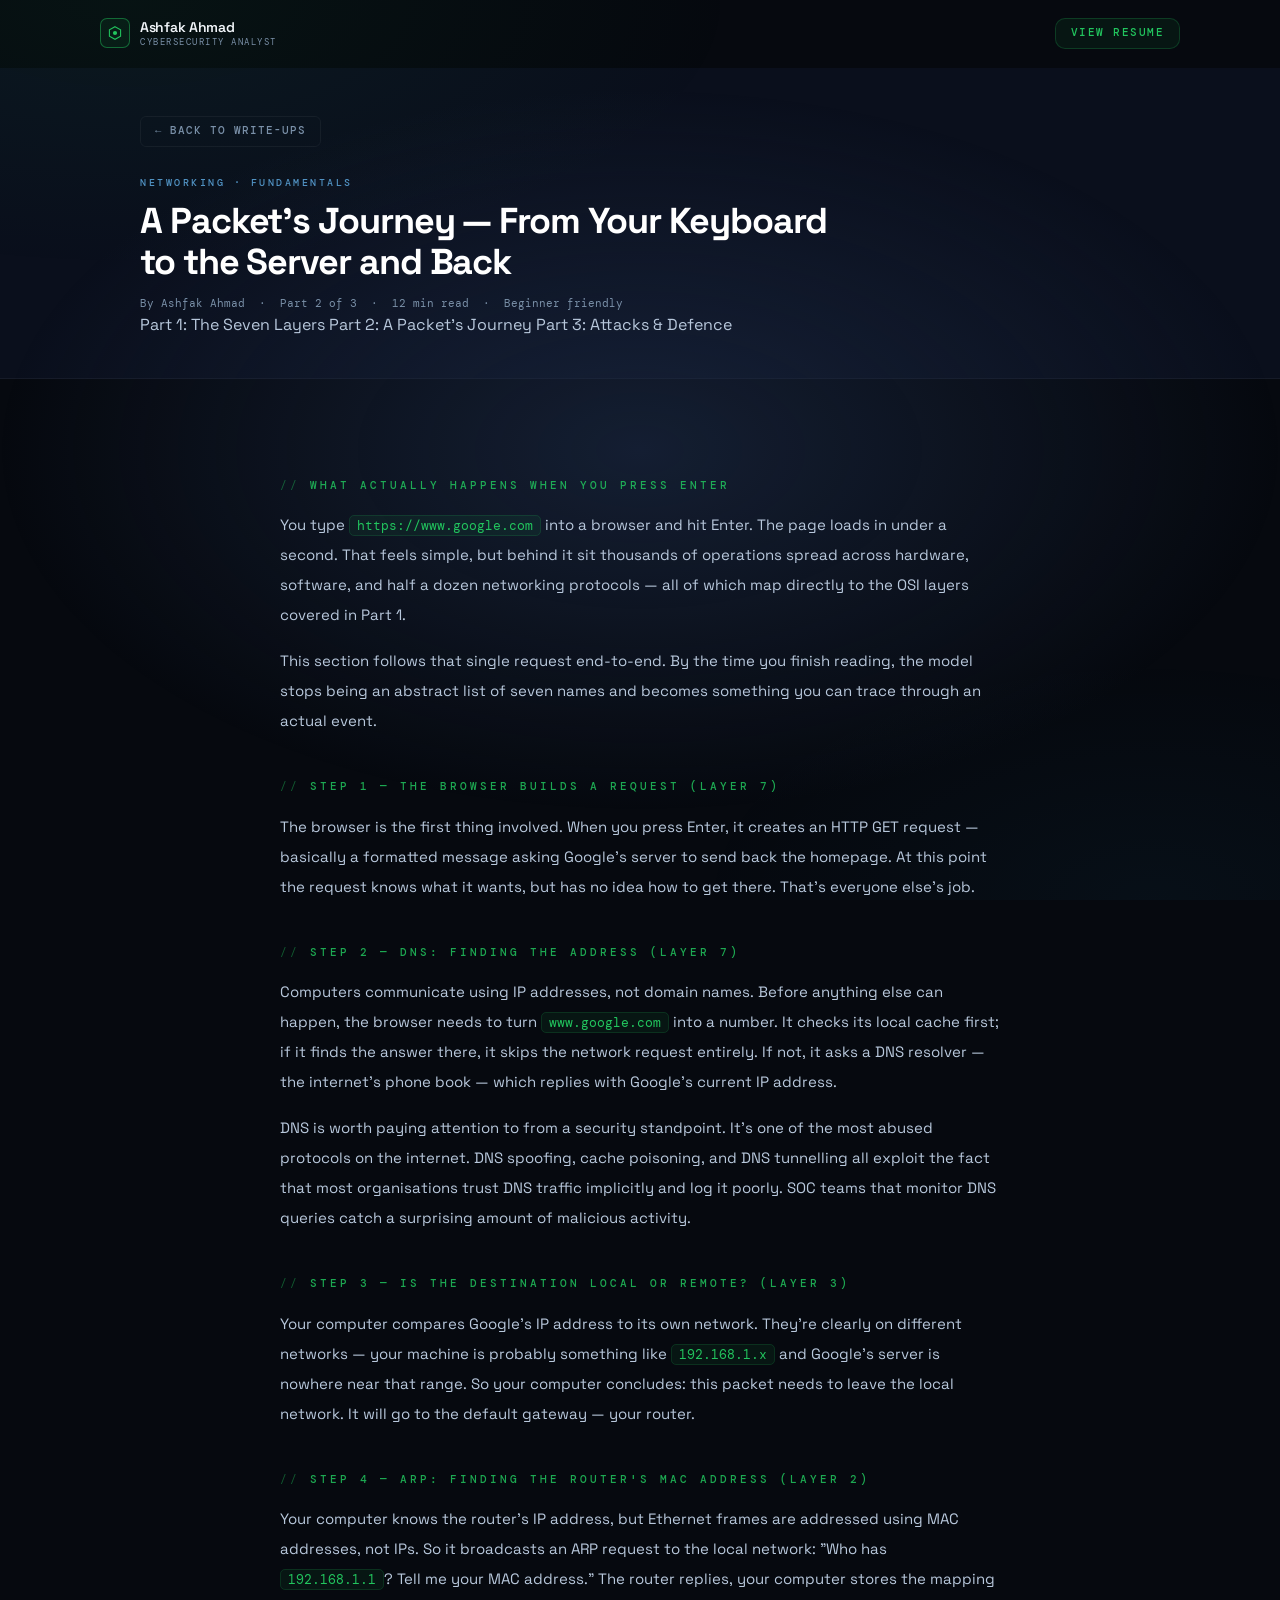
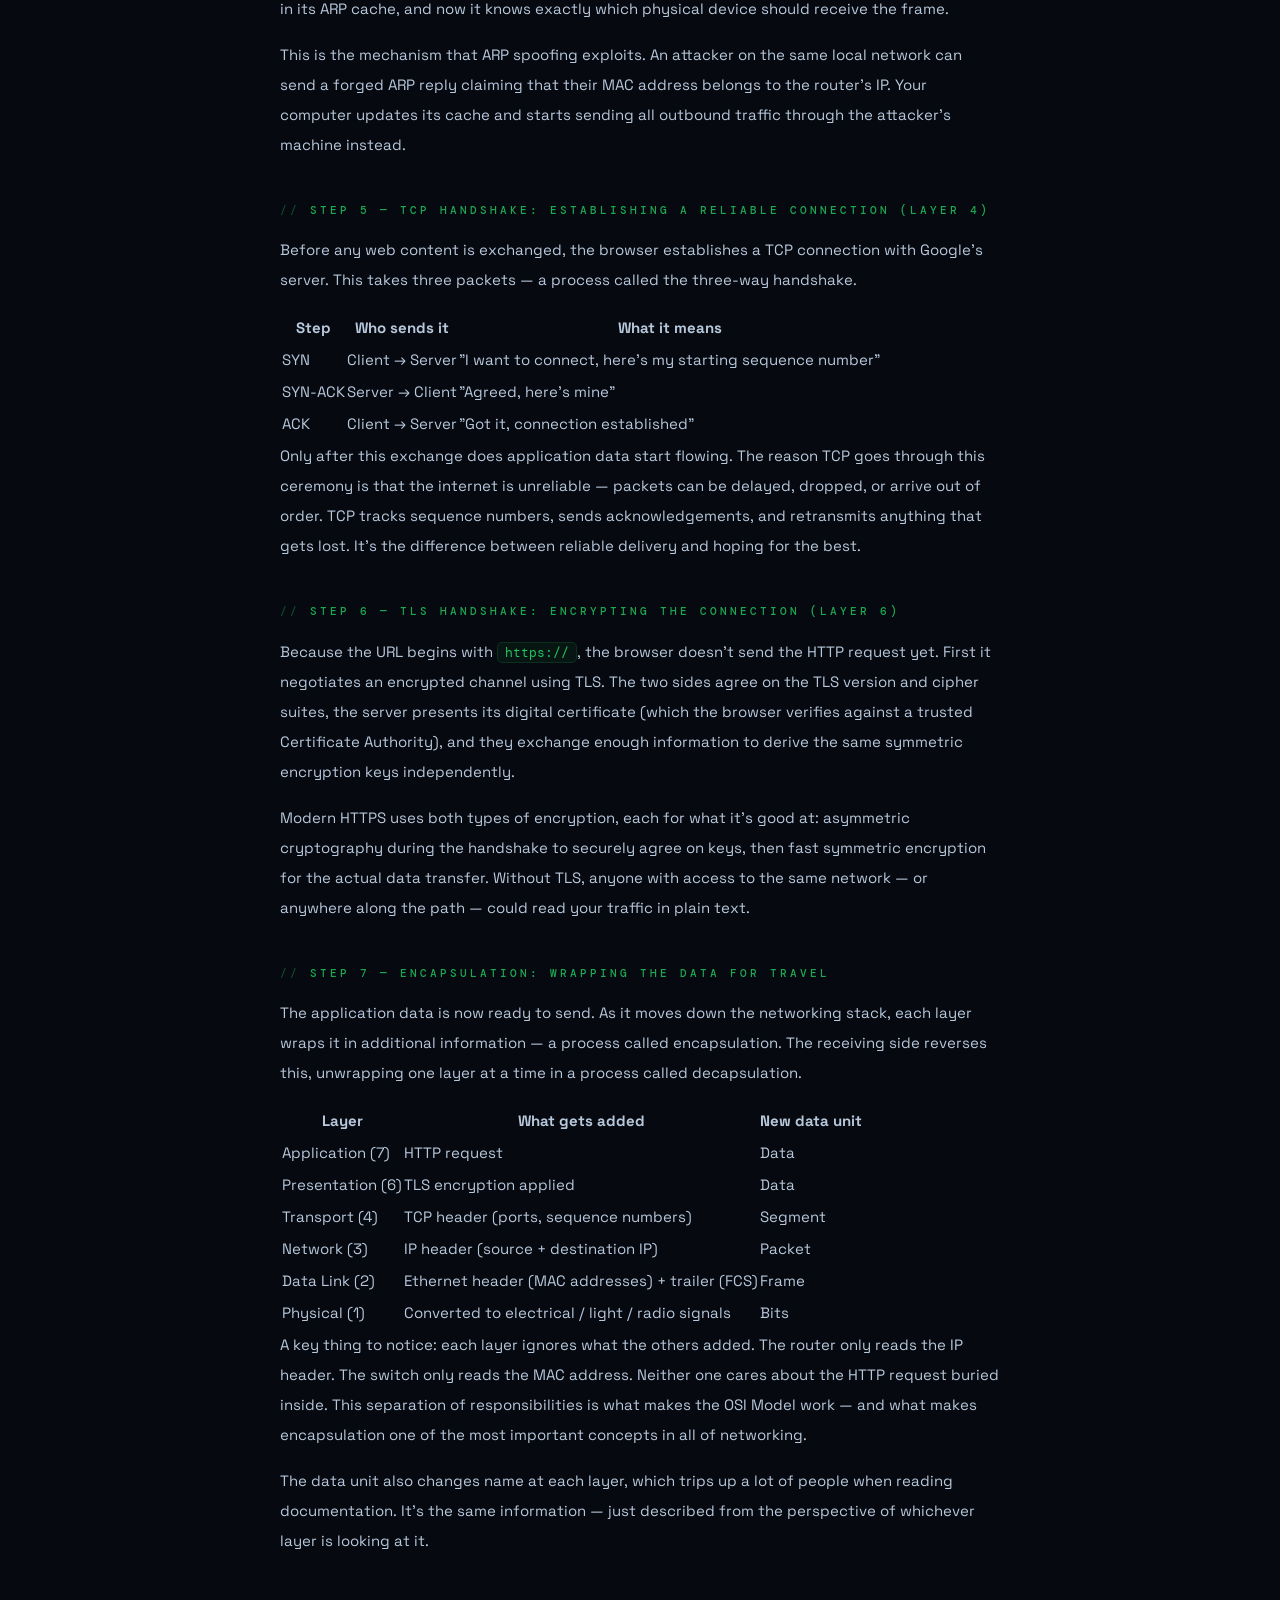
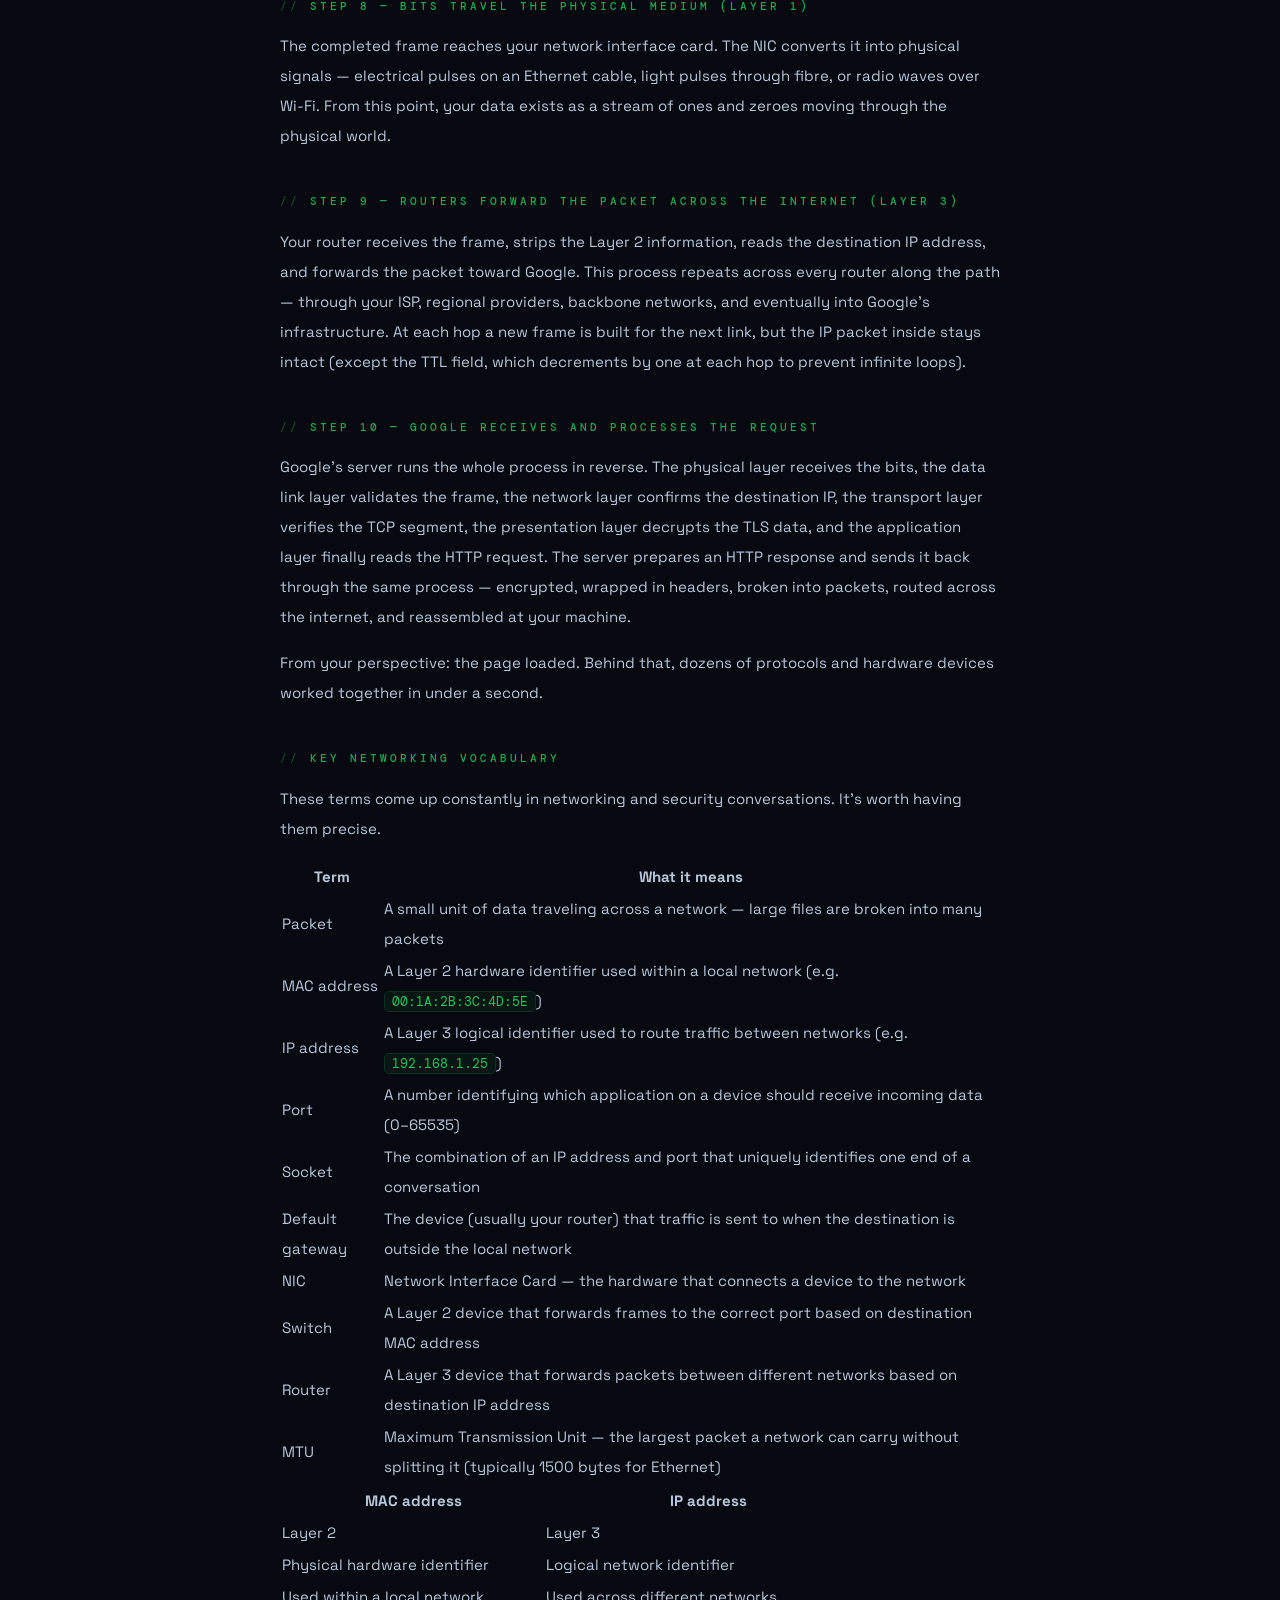
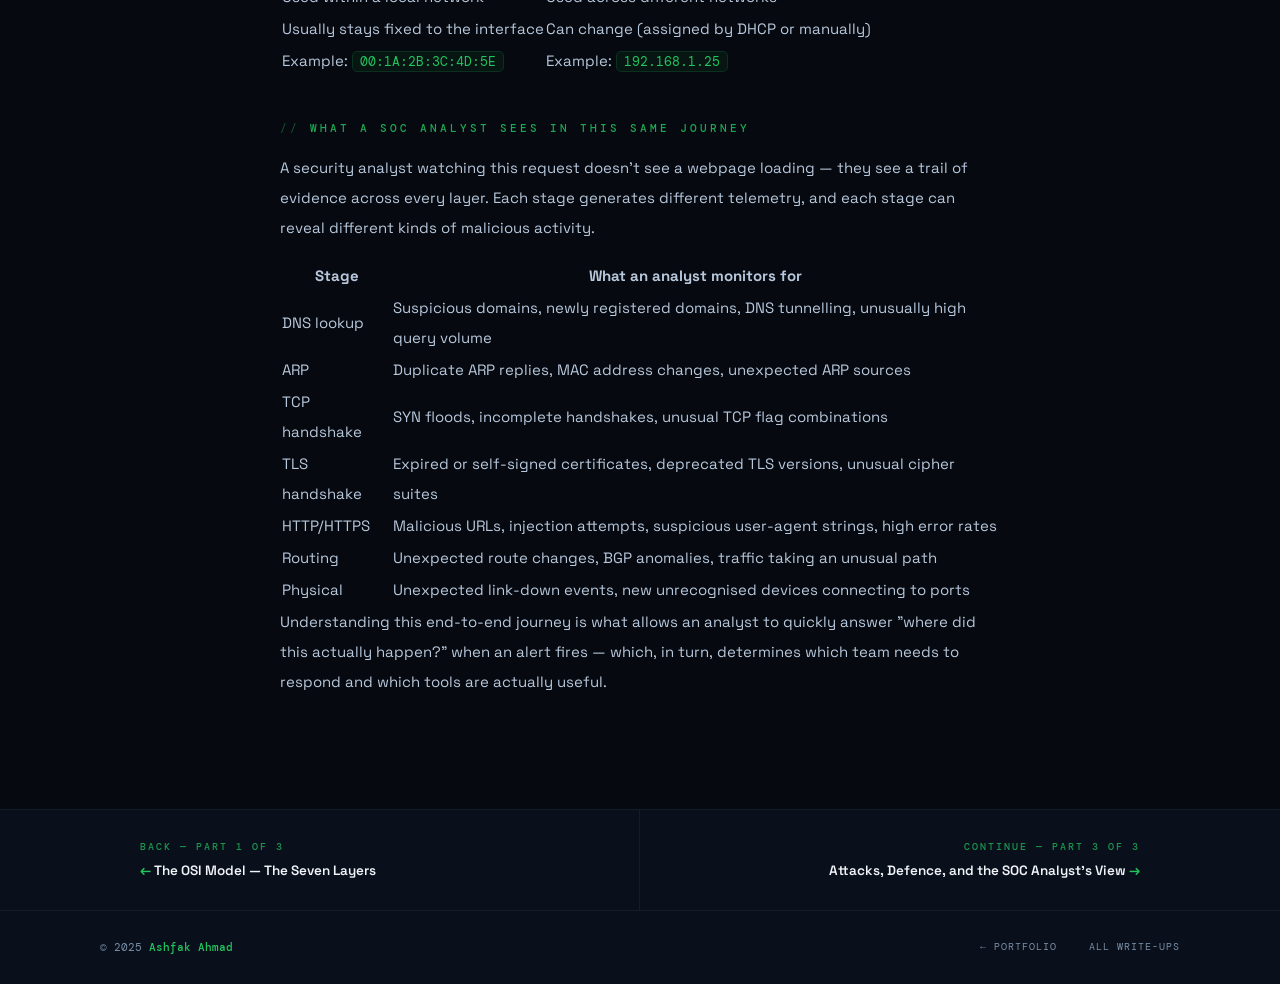
==== writeups/osi-model-journey.html @ b7128d14 "Add files via upload" ====
<!DOCTYPE html>
<html lang="en">
<head>
  <meta charset="UTF-8"/>
  <meta name="viewport" content="width=device-width, initial-scale=1.0"/>
  <meta name="description" content="Follow a single web request from your keyboard to Google's server — every OSI layer in action."/>
  <meta name="author" content="Ashfak Ahmad"/>
  <title>A Packet's Journey — OSI Model Part 2 — Ashfak Ahmad</title>
  <link rel="stylesheet" href="../assets/css/style.css"/>
</head>
<body class="wup-body">

<nav id="navbar" aria-label="Primary navigation">
  <div class="nav-inner">
    <a class="nav-logo" href="../index.html" aria-label="Back to portfolio home">
      <div class="nav-logo-icon">
        <svg viewBox="0 0 20 20" fill="none" aria-hidden="true"><path d="M10 1L18 5.5V14.5L10 19L2 14.5V5.5L10 1Z" stroke="#22c55e" stroke-width="1.5"/><circle cx="10" cy="10" r="3" fill="#22c55e"/></svg>
      </div>
      <div class="nav-logo-name">Ashfak Ahmad<span>Cybersecurity Analyst</span></div>
    </a>
    <a class="nav-cta" href="../assets/resume/Ashfak_Ahmad_Resume.pdf" target="_blank" rel="noopener noreferrer">View Resume</a>
  </div>
</nav>

<header class="wup-hero">
  <div class="container">
    <a class="wup-back" href="../index.html#writeups">← Back to Write-Ups</a>
    <div class="wup-eyebrow">Networking · Fundamentals</div>
    <h1 class="wup-title">A Packet's Journey — From Your Keyboard to the Server and Back</h1>
    <p class="wup-meta">By Ashfak Ahmad &nbsp;·&nbsp; Part 2 of 3 &nbsp;·&nbsp; 12 min read &nbsp;·&nbsp; Beginner friendly</p>
    <div class="wup-parts">
      <a class="wup-part" href="osi-model.html">Part 1: The Seven Layers</a>
      <span class="wup-part wup-part-active">Part 2: A Packet's Journey</span>
      <a class="wup-part" href="osi-model-security.html">Part 3: Attacks &amp; Defence</a>
    </div>
  </div>
</header>

<main class="wup-article-wrap">
  <div class="container">
    <article class="wup-article">

      <h2>What actually happens when you press Enter</h2>
      <p>You type <code>https://www.google.com</code> into a browser and hit Enter. The page loads in under a second. That feels simple, but behind it sit thousands of operations spread across hardware, software, and half a dozen networking protocols — all of which map directly to the OSI layers covered in Part 1.</p>
      <p>This section follows that single request end-to-end. By the time you finish reading, the model stops being an abstract list of seven names and becomes something you can trace through an actual event.</p>

      <h2>Step 1 — The browser builds a request (Layer 7)</h2>
      <p>The browser is the first thing involved. When you press Enter, it creates an HTTP GET request — basically a formatted message asking Google's server to send back the homepage. At this point the request knows what it wants, but has no idea how to get there. That's everyone else's job.</p>

      <h2>Step 2 — DNS: finding the address (Layer 7)</h2>
      <p>Computers communicate using IP addresses, not domain names. Before anything else can happen, the browser needs to turn <code>www.google.com</code> into a number. It checks its local cache first; if it finds the answer there, it skips the network request entirely. If not, it asks a DNS resolver — the internet's phone book — which replies with Google's current IP address.</p>
      <p>DNS is worth paying attention to from a security standpoint. It's one of the most abused protocols on the internet. DNS spoofing, cache poisoning, and DNS tunnelling all exploit the fact that most organisations trust DNS traffic implicitly and log it poorly. SOC teams that monitor DNS queries catch a surprising amount of malicious activity.</p>

      <h2>Step 3 — Is the destination local or remote? (Layer 3)</h2>
      <p>Your computer compares Google's IP address to its own network. They're clearly on different networks — your machine is probably something like <code>192.168.1.x</code> and Google's server is nowhere near that range. So your computer concludes: this packet needs to leave the local network. It will go to the default gateway — your router.</p>

      <h2>Step 4 — ARP: finding the router's MAC address (Layer 2)</h2>
      <p>Your computer knows the router's IP address, but Ethernet frames are addressed using MAC addresses, not IPs. So it broadcasts an ARP request to the local network: "Who has <code>192.168.1.1</code>? Tell me your MAC address." The router replies, your computer stores the mapping in its ARP cache, and now it knows exactly which physical device should receive the frame.</p>
      <p>This is the mechanism that ARP spoofing exploits. An attacker on the same local network can send a forged ARP reply claiming that their MAC address belongs to the router's IP. Your computer updates its cache and starts sending all outbound traffic through the attacker's machine instead.</p>

      <h2>Step 5 — TCP handshake: establishing a reliable connection (Layer 4)</h2>
      <p>Before any web content is exchanged, the browser establishes a TCP connection with Google's server. This takes three packets — a process called the three-way handshake.</p>

      <div class="wu-table-wrap">
        <table class="wu-table">
          <thead>
            <tr><th>Step</th><th>Who sends it</th><th>What it means</th></tr>
          </thead>
          <tbody>
            <tr><td>SYN</td><td>Client → Server</td><td>"I want to connect, here's my starting sequence number"</td></tr>
            <tr><td>SYN-ACK</td><td>Server → Client</td><td>"Agreed, here's mine"</td></tr>
            <tr><td>ACK</td><td>Client → Server</td><td>"Got it, connection established"</td></tr>
          </tbody>
        </table>
      </div>

      <p>Only after this exchange does application data start flowing. The reason TCP goes through this ceremony is that the internet is unreliable — packets can be delayed, dropped, or arrive out of order. TCP tracks sequence numbers, sends acknowledgements, and retransmits anything that gets lost. It's the difference between reliable delivery and hoping for the best.</p>

      <h2>Step 6 — TLS handshake: encrypting the connection (Layer 6)</h2>
      <p>Because the URL begins with <code>https://</code>, the browser doesn't send the HTTP request yet. First it negotiates an encrypted channel using TLS. The two sides agree on the TLS version and cipher suites, the server presents its digital certificate (which the browser verifies against a trusted Certificate Authority), and they exchange enough information to derive the same symmetric encryption keys independently.</p>
      <p>Modern HTTPS uses both types of encryption, each for what it's good at: asymmetric cryptography during the handshake to securely agree on keys, then fast symmetric encryption for the actual data transfer. Without TLS, anyone with access to the same network — or anywhere along the path — could read your traffic in plain text.</p>

      <h2>Step 7 — Encapsulation: wrapping the data for travel</h2>
      <p>The application data is now ready to send. As it moves down the networking stack, each layer wraps it in additional information — a process called encapsulation. The receiving side reverses this, unwrapping one layer at a time in a process called decapsulation.</p>

      <div class="wu-table-wrap">
        <table class="wu-table">
          <thead>
            <tr><th>Layer</th><th>What gets added</th><th>New data unit</th></tr>
          </thead>
          <tbody>
            <tr><td>Application (7)</td><td>HTTP request</td><td>Data</td></tr>
            <tr><td>Presentation (6)</td><td>TLS encryption applied</td><td>Data</td></tr>
            <tr><td>Transport (4)</td><td>TCP header (ports, sequence numbers)</td><td>Segment</td></tr>
            <tr><td>Network (3)</td><td>IP header (source + destination IP)</td><td>Packet</td></tr>
            <tr><td>Data Link (2)</td><td>Ethernet header (MAC addresses) + trailer (FCS)</td><td>Frame</td></tr>
            <tr><td>Physical (1)</td><td>Converted to electrical / light / radio signals</td><td>Bits</td></tr>
          </tbody>
        </table>
      </div>

      <p>A key thing to notice: each layer ignores what the others added. The router only reads the IP header. The switch only reads the MAC address. Neither one cares about the HTTP request buried inside. This separation of responsibilities is what makes the OSI Model work — and what makes encapsulation one of the most important concepts in all of networking.</p>
      <p>The data unit also changes name at each layer, which trips up a lot of people when reading documentation. It's the same information — just described from the perspective of whichever layer is looking at it.</p>

      <h2>Step 8 — Bits travel the physical medium (Layer 1)</h2>
      <p>The completed frame reaches your network interface card. The NIC converts it into physical signals — electrical pulses on an Ethernet cable, light pulses through fibre, or radio waves over Wi-Fi. From this point, your data exists as a stream of ones and zeroes moving through the physical world.</p>

      <h2>Step 9 — Routers forward the packet across the internet (Layer 3)</h2>
      <p>Your router receives the frame, strips the Layer 2 information, reads the destination IP address, and forwards the packet toward Google. This process repeats across every router along the path — through your ISP, regional providers, backbone networks, and eventually into Google's infrastructure. At each hop a new frame is built for the next link, but the IP packet inside stays intact (except the TTL field, which decrements by one at each hop to prevent infinite loops).</p>

      <h2>Step 10 — Google receives and processes the request</h2>
      <p>Google's server runs the whole process in reverse. The physical layer receives the bits, the data link layer validates the frame, the network layer confirms the destination IP, the transport layer verifies the TCP segment, the presentation layer decrypts the TLS data, and the application layer finally reads the HTTP request. The server prepares an HTTP response and sends it back through the same process — encrypted, wrapped in headers, broken into packets, routed across the internet, and reassembled at your machine.</p>
      <p>From your perspective: the page loaded. Behind that, dozens of protocols and hardware devices worked together in under a second.</p>

      <h2>Key networking vocabulary</h2>
      <p>These terms come up constantly in networking and security conversations. It's worth having them precise.</p>

      <div class="wu-table-wrap">
        <table class="wu-table">
          <thead>
            <tr><th>Term</th><th>What it means</th></tr>
          </thead>
          <tbody>
            <tr><td>Packet</td><td>A small unit of data traveling across a network — large files are broken into many packets</td></tr>
            <tr><td>MAC address</td><td>A Layer 2 hardware identifier used within a local network (e.g. <code>00:1A:2B:3C:4D:5E</code>)</td></tr>
            <tr><td>IP address</td><td>A Layer 3 logical identifier used to route traffic between networks (e.g. <code>192.168.1.25</code>)</td></tr>
            <tr><td>Port</td><td>A number identifying which application on a device should receive incoming data (0–65535)</td></tr>
            <tr><td>Socket</td><td>The combination of an IP address and port that uniquely identifies one end of a conversation</td></tr>
            <tr><td>Default gateway</td><td>The device (usually your router) that traffic is sent to when the destination is outside the local network</td></tr>
            <tr><td>NIC</td><td>Network Interface Card — the hardware that connects a device to the network</td></tr>
            <tr><td>Switch</td><td>A Layer 2 device that forwards frames to the correct port based on destination MAC address</td></tr>
            <tr><td>Router</td><td>A Layer 3 device that forwards packets between different networks based on destination IP address</td></tr>
            <tr><td>MTU</td><td>Maximum Transmission Unit — the largest packet a network can carry without splitting it (typically 1500 bytes for Ethernet)</td></tr>
          </tbody>
        </table>
      </div>

      <div class="wu-table-wrap">
        <table class="wu-table">
          <thead>
            <tr><th>MAC address</th><th>IP address</th></tr>
          </thead>
          <tbody>
            <tr><td>Layer 2</td><td>Layer 3</td></tr>
            <tr><td>Physical hardware identifier</td><td>Logical network identifier</td></tr>
            <tr><td>Used within a local network</td><td>Used across different networks</td></tr>
            <tr><td>Usually stays fixed to the interface</td><td>Can change (assigned by DHCP or manually)</td></tr>
            <tr><td>Example: <code>00:1A:2B:3C:4D:5E</code></td><td>Example: <code>192.168.1.25</td></tr>
          </tbody>
        </table>
      </div>

      <h2>What a SOC analyst sees in this same journey</h2>
      <p>A security analyst watching this request doesn't see a webpage loading — they see a trail of evidence across every layer. Each stage generates different telemetry, and each stage can reveal different kinds of malicious activity.</p>

      <div class="wu-table-wrap">
        <table class="wu-table">
          <thead>
            <tr><th>Stage</th><th>What an analyst monitors for</th></tr>
          </thead>
          <tbody>
            <tr><td>DNS lookup</td><td>Suspicious domains, newly registered domains, DNS tunnelling, unusually high query volume</td></tr>
            <tr><td>ARP</td><td>Duplicate ARP replies, MAC address changes, unexpected ARP sources</td></tr>
            <tr><td>TCP handshake</td><td>SYN floods, incomplete handshakes, unusual TCP flag combinations</td></tr>
            <tr><td>TLS handshake</td><td>Expired or self-signed certificates, deprecated TLS versions, unusual cipher suites</td></tr>
            <tr><td>HTTP/HTTPS</td><td>Malicious URLs, injection attempts, suspicious user-agent strings, high error rates</td></tr>
            <tr><td>Routing</td><td>Unexpected route changes, BGP anomalies, traffic taking an unusual path</td></tr>
            <tr><td>Physical</td><td>Unexpected link-down events, new unrecognised devices connecting to ports</td></tr>
          </tbody>
        </table>
      </div>

      <p>Understanding this end-to-end journey is what allows an analyst to quickly answer "where did this actually happen?" when an alert fires — which, in turn, determines which team needs to respond and which tools are actually useful.</p>

    </article>
  </div>
</main>

<nav class="wu-page-nav" aria-label="Write-up navigation">
  <div class="wu-nav-inner">
    <a class="wu-nav-btn wu-nav-prev" href="osi-model.html">
      <span class="wu-nav-label">Back — Part 1 of 3</span>
      <span class="wu-nav-title"><span class="wu-nav-arrow">←</span> The OSI Model — The Seven Layers</span>
    </a>
    <a class="wu-nav-btn wu-nav-next" href="osi-model-security.html">
      <span class="wu-nav-label">Continue — Part 3 of 3</span>
      <span class="wu-nav-title">Attacks, Defence, and the SOC Analyst's View <span class="wu-nav-arrow">→</span></span>
    </a>
  </div>
</nav>

<footer>
  <div class="footer-inner">
    <small class="footer-left">© 2025 <b>Ashfak Ahmad</b></small>
    <nav class="footer-links" aria-label="Footer navigation">
      <a class="footer-link" href="../index.html">← Portfolio</a>
      <a class="footer-link" href="../index.html#writeups">All Write-Ups</a>
    </nav>
  </div>
</footer>

<script src="../assets/js/main.js"></script>
</body>
</html>
---- assets/css/style.css ----
/* ============================================================
   home.css  — Ashfak Ahmad Portfolio v2.0 Premium Redesign
   Aesthetic: Deep navy / charcoal | Soft green + cyan accents
   Fonts: Space Grotesk (headings) + DM Mono (code/labels)
   Goal: Professional, premium, recruiter-ready
============================================================ */
@import url('https://fonts.googleapis.com/css2?family=Space+Grotesk:wght@300;400;500;600;700&family=DM+Mono:ital,wght@0,400;0,500;1,400&display=swap');

/* ── TOKENS ──────────────────────────────────────────────── */
:root {
  --bg0:     #050810;
  --bg1:     #090d18;
  --bg2:     #0e1525;
  --bg3:     #141d2e;
  --bg4:     #1b2540;

  --green:   #22c55e;
  --green2:  rgba(34,197,94,.14);
  --green3:  rgba(34,197,94,.07);
  --cyan:    #67e8f9;
  --blue:    #63b3ed;
  --red:     #fc8181;

  --border0: rgba(255,255,255,.05);
  --border1: rgba(255,255,255,.09);
  --borderG: rgba(34,197,94,.22);

  --t1:  #f1f5f9;
  --t2:  #b8c8dc;
  --t3:  #7a90a8;
  --t4:  #4a5e78;

  --sans:  'Space Grotesk', system-ui, sans-serif;
  --mono:  'DM Mono', 'JetBrains Mono', monospace;

  --nav-h: 68px;
  --mw:    1080px;
  --r:     10px;
  --r2:    16px;

  --sh1: 0 1px 2px rgba(0,0,0,.5), 0 8px 24px rgba(0,0,0,.25);
  --sh2: 0 4px 8px rgba(0,0,0,.5), 0 20px 48px rgba(0,0,0,.35);
  --sg:  0 0 28px rgba(34,197,94,.1);

  --ease: cubic-bezier(.4,0,.2,1);
}

/* ── RESET ───────────────────────────────────────────────── */
*, *::before, *::after { box-sizing:border-box; margin:0; padding:0; }
html { scroll-behavior:smooth; -webkit-font-smoothing:antialiased; text-rendering:optimizeLegibility; }
body { font-family:var(--sans); background:var(--bg0); color:#b8c8dc; line-height:1.6; overflow-x:hidden; }
img  { display:block; max-width:100%; }
a    { color:inherit; text-decoration:none; }
ul   { list-style:none; }
button { font-family:inherit; }
::selection { background:rgba(34,197,94,.18); color:#fff; }

/* scrollbar */
::-webkit-scrollbar { width:4px; }
::-webkit-scrollbar-track { background:transparent; }
::-webkit-scrollbar-thumb { background:var(--bg4); border-radius:99px; }
::-webkit-scrollbar-thumb:hover { background:rgba(34,197,94,.35); }

/* ambient bg glows */
body::before {
  content:''; position:fixed; inset:0; z-index:0; pointer-events:none;
  background:
    radial-gradient(ellipse 70% 45% at 15% -5%, rgba(34,197,94,.05) 0%, transparent 60%),
    radial-gradient(ellipse 55% 40% at 85% 105%, rgba(99,179,237,.04) 0%, transparent 60%);
}

/* ── LAYOUT ──────────────────────────────────────────────── */
.container { max-width:var(--mw); margin:0 auto; padding:0 2.5rem; position:relative; z-index:1; }
.section    { padding:110px 0; }
.section-alt { background:var(--bg1); border-top:1px solid var(--border0); border-bottom:1px solid var(--border0); }

/* ── SECTION HEADERS ─────────────────────────────────────── */
.sec-head { margin-bottom:3.5rem; }
.eyebrow {
  display:inline-flex; align-items:center; gap:10px;
  font-family:var(--mono); font-size:11px; font-weight:500;
  color:var(--green); letter-spacing:3px; text-transform:uppercase;
  margin-bottom:.75rem; opacity:.8;
}
.eyebrow::before { content:''; width:22px; height:1px; background:var(--green); opacity:.6; }
.sec-title {
  font-size:clamp(28px,3.6vw,42px); font-weight:700;
  color:#f1f5f9; letter-spacing:-.035em; line-height:1.1;
}
.sec-title em { color:var(--green); font-style:normal; }
.sec-rule {
  width:48px; height:2px; background:var(--green);
  border-radius:99px; margin-top:1.2rem; opacity:.5;
}

/* ── SHARED COMPONENTS ───────────────────────────────────── */
.pill {
  display:inline-flex; align-items:center;
  background:var(--green3); border:1px solid rgba(34,197,94,.16);
  color:var(--green); font-family:var(--mono);
  font-size:10px; font-weight:500;
  padding:3px 10px; border-radius:99px;
  letter-spacing:.5px; margin:2px 2px 0 0; white-space:nowrap;
}
.pulse {
  width:7px; height:7px; border-radius:50%; background:var(--green); flex-shrink:0;
  animation:pulse-ring 2.5s ease-in-out infinite;
}
@keyframes pulse-ring {
  0%,100% { box-shadow:0 0 0 0 rgba(34,197,94,.5); }
  50%      { box-shadow:0 0 0 5px rgba(34,197,94,0); }
}

/* scroll reveal */
.reveal { opacity:0; transform:translateY(18px); transition:opacity .5s var(--ease), transform .5s var(--ease); }
.reveal.in { opacity:1; transform:translateY(0); }
.d1 { transition-delay:60ms; }
.d2 { transition-delay:130ms; }
.d3 { transition-delay:200ms; }
.d4 { transition-delay:270ms; }

/* ── BUTTONS ─────────────────────────────────────────────── */
.btn-p {
  display:inline-flex; align-items:center; gap:8px;
  background:var(--green); color:#040a0e;
  font-family:var(--mono); font-size:11.5px; font-weight:500;
  letter-spacing:1.5px; text-transform:uppercase;
  padding:.72rem 1.7rem; border:none; border-radius:var(--r);
  cursor:pointer; text-decoration:none;
  transition:background 150ms var(--ease), box-shadow 150ms var(--ease), transform 150ms var(--ease);
}
.btn-p:hover { background:#2dd468; box-shadow:0 0 0 1px rgba(34,197,94,.4), var(--sg); transform:translateY(-1px); }
.btn-p:active { transform:translateY(0); }

.btn-g {
  display:inline-flex; align-items:center; gap:8px;
  background:transparent; color:#b8c8dc;
  font-family:var(--mono); font-size:11.5px; font-weight:500;
  letter-spacing:1.5px; text-transform:uppercase;
  padding:.72rem 1.7rem; border:1px solid var(--border1); border-radius:var(--r);
  cursor:pointer; text-decoration:none;
  transition:all .25s var(--ease);
}
.btn-g:hover { color:#f1f5f9; border-color:rgba(255,255,255,.2); background:rgba(255,255,255,.04); transform:translateY(-1px); }

/* ═══════════════════════════════════════════════════════════
   NAVBAR
═══════════════════════════════════════════════════════════ */
#navbar {
  position:fixed; top:0; left:0; right:0; height:var(--nav-h);
  z-index:900; display:flex; align-items:center; padding:0 2.5rem;
  background:rgba(5,8,16,0);
  border-bottom:1px solid transparent;
  transition:background .35s var(--ease), border-color .35s var(--ease);
}
#navbar.scrolled {
  background:rgba(5,8,16,.88);
  border-color:var(--border0);
  backdrop-filter:blur(24px) saturate(1.5);
  -webkit-backdrop-filter:blur(24px) saturate(1.5);
}
.nav-inner {
  max-width:var(--mw); margin:0 auto; width:100%;
  display:flex; align-items:center; gap:1.5rem;
}

/* logo */
.nav-logo {
  display:flex; align-items:center; gap:10px;
  cursor:pointer; margin-right:auto; flex-shrink:0;
}
.nav-logo-icon {
  width:30px; height:30px; border-radius:7px;
  border:1.5px solid rgba(34,197,94,.45);
  background:var(--green3);
  display:flex; align-items:center; justify-content:center; flex-shrink:0;
  transition:border-color .2s, background .2s;
}
.nav-logo:hover .nav-logo-icon { border-color:var(--green); background:var(--green2); }
.nav-logo-icon svg { width:14px; height:14px; }
.nav-logo-name { font-size:14px; font-weight:600; color:#f1f5f9; letter-spacing:-.02em; line-height:1.2; }
.nav-logo-name span { display:block; font-family:var(--mono); font-size:9px; font-weight:400; color:#7a90a8; letter-spacing:1.5px; text-transform:uppercase; margin-top:1px; }

/* links */
.nav-links { display:flex; align-items:center; gap:2px; }
.nav-link {
  font-size:13px; font-weight:400; color:#7a90a8;
  padding:6px 11px; border:none; background:none; border-radius:6px;
  cursor:pointer; white-space:nowrap; letter-spacing:.01em;
  transition:color .15s, background .15s;
}
.nav-link:hover { color:#f1f5f9; background:rgba(255,255,255,.05); }
.nav-link.active { color:#f1f5f9; font-weight:500; }

/* resume CTA */
.nav-cta {
  display:inline-flex; align-items:center; gap:6px;
  font-family:var(--mono); font-size:10.5px; font-weight:500;
  letter-spacing:1.5px; text-transform:uppercase;
  color:var(--green); border:1px solid var(--borderG);
  padding:6px 15px; border-radius:var(--r);
  background:var(--green3); cursor:pointer; text-decoration:none;
  transition:all .25s var(--ease); white-space:nowrap; margin-left:.5rem;
}
.nav-cta:hover { background:var(--green2); border-color:rgba(34,197,94,.45); box-shadow:var(--sg); }

/* hamburger */
.nav-ham {
  display:none; flex-direction:column; justify-content:center; align-items:center;
  gap:5px; width:36px; height:36px; background:none; border:none;
  cursor:pointer; border-radius:6px; padding:0; margin-left:.5rem;
  transition:background .15s;
}
.nav-ham:hover { background:rgba(255,255,255,.06); }
.nav-ham span {
  display:block; width:18px; height:1.5px; background:var(--t2);
  border-radius:99px; transform-origin:center;
  transition:all .25s var(--ease);
}
.nav-ham.open span:nth-child(1) { transform:translateY(6.5px) rotate(45deg); background:var(--green); }
.nav-ham.open span:nth-child(2) { opacity:0; transform:scaleX(0); }
.nav-ham.open span:nth-child(3) { transform:translateY(-6.5px) rotate(-45deg); background:var(--green); }

/* mobile menu */
.mob-menu {
  display:none; position:fixed; top:var(--nav-h); left:0; right:0; z-index:899;
  background:rgba(5,8,16,.97); border-bottom:1px solid var(--border0);
  backdrop-filter:blur(24px); flex-direction:column;
  padding:.75rem 0; pointer-events:none; opacity:0;
  transform:translateY(-6px); transition:opacity .25s var(--ease), transform .25s var(--ease);
}
.mob-menu.open { display:flex; opacity:1; transform:translateY(0); pointer-events:all; }
.mob-menu .nav-link { padding:.9rem 2.5rem; border-radius:0; font-size:14px; border-bottom:1px solid var(--border0); width:100%; text-align:left; color:#b8c8dc; }
.mob-menu .nav-link:last-of-type { border-bottom:none; }
.mob-cta { padding:.9rem 2.5rem; }
.mob-cta .nav-cta { display:flex; justify-content:center; margin-left:0; width:100%; }

/* ═══════════════════════════════════════════════════════════
   HERO
═══════════════════════════════════════════════════════════ */
#hero {
  min-height:100vh; display:flex; flex-direction:column;
  position:relative; overflow:hidden; padding-top:var(--nav-h);
}
#hero::before {
  content:''; position:absolute; inset:0; pointer-events:none; z-index:0;
  background-image:
    linear-gradient(rgba(34,197,94,.025) 1px, transparent 1px),
    linear-gradient(90deg, rgba(34,197,94,.025) 1px, transparent 1px);
  background-size:72px 72px;
  mask-image:radial-gradient(ellipse 65% 75% at 50% 40%, black 20%, transparent 100%);
  -webkit-mask-image:radial-gradient(ellipse 65% 75% at 50% 40%, black 20%, transparent 100%);
}

.hero-body {
  flex:1; display:flex; align-items:center; padding:4rem 0 2.5rem;
  position:relative; z-index:1;
}
.hero-body .container { width:100%; }

.hero-grid {
  display:grid; grid-template-columns:1fr 300px;
  gap:4rem; align-items:center;
}

/* text */
.hero-status {
  display:inline-flex; align-items:center; gap:8px;
  background:rgba(34,197,94,.07); border:1px solid rgba(34,197,94,.18);
  border-radius:99px; padding:5px 16px;
  font-family:var(--mono); font-size:11px; font-weight:500;
  color:var(--green); letter-spacing:.5px; margin-bottom:1.6rem;
}
.hero-name {
  font-size:clamp(42px,6vw,70px); font-weight:700;
  color:#fff; letter-spacing:-.045em; line-height:1.0;
  margin-bottom:1rem;
}
.hero-name .first { display:block; }
.hero-name .last  {
  display:block;
  background:linear-gradient(125deg, #22c55e 10%, #67e8f9 80%);
  -webkit-background-clip:text; -webkit-text-fill-color:transparent; background-clip:text;
}
.blink {
  display:inline-block; width:3px; height:.85em;
  background:var(--green); margin-left:4px;
  vertical-align:baseline; border-radius:2px;
  animation:bk 1s step-end infinite;
}
@keyframes bk { 50% { opacity:0; } }

.hero-role {
  font-family:var(--mono); font-size:11.5px; font-weight:400;
  color:#8ba0bc; letter-spacing:3.5px; text-transform:uppercase;
  margin-bottom:1.4rem; display:flex; align-items:center; gap:12px;
}
.hero-role::before { content:''; width:20px; height:1px; background:var(--green); opacity:.5; }

.hero-desc {
  font-size:15.5px; color:#b8c8dc; line-height:1.85;
  max-width:520px; margin-bottom:2rem;
}
.hero-actions { display:flex; gap:1rem; flex-wrap:wrap; align-items:center; margin-bottom:2rem; }

/* terminal — lives in text column, full width of that column */
.hero-terminal {
  background:rgba(11,15,25,.9);
  border:1px solid rgba(255,255,255,.1);
  border-radius:var(--r); overflow:hidden;
  box-shadow:0 4px 24px rgba(0,0,0,.4), 0 0 0 1px rgba(34,197,94,.06);
  max-width:520px;
}
.term-bar {
  display:flex; align-items:center; gap:6px; padding:10px 14px;
  background:rgba(20,29,46,.9); border-bottom:1px solid rgba(255,255,255,.07);
}
.term-dot { width:10px; height:10px; border-radius:50%; }
.term-label { margin-left:10px; font-family:var(--mono); font-size:10px; color:#4a5e78; }
.term-body { padding:1.1rem 1.3rem; font-family:var(--mono); font-size:12.5px; line-height:1.9; }
.tl { display:flex; align-items:baseline; gap:8px; margin-bottom:0; }
.tl + .tl { margin-top:0; }
.tp  { color:#22c55e; font-weight:500; user-select:none; flex-shrink:0; }
.tc  { color:#e2eaf5; }
.to  { color:#5a7494; padding-left:2px; }
.tok { color:#4ade80; }
.tin { color:#67e8f9; }

/* photo */
.hero-photo-col {
  display:flex; flex-direction:column; align-items:center; gap:1rem;
  padding-top:1rem;
}
.hero-photo-frame {
  position:relative; width:290px; height:290px;
}
/* spinning conic ring */
.hero-photo-frame::before {
  content:''; position:absolute; inset:-14px; border-radius:50%; z-index:0;
  background:conic-gradient(from 0deg, rgba(34,197,94,.35) 0%, rgba(103,232,249,.15) 30%, rgba(34,197,94,.04) 55%, rgba(103,232,249,.2) 80%, rgba(34,197,94,.35) 100%);
  animation:spin-ring 14s linear infinite;
}
@keyframes spin-ring { to { transform:rotate(360deg); } }
/* mask so bg shows between outer ring and image */
.hero-photo-frame::after {
  content:''; position:absolute; inset:-14px; border-radius:50%;
  background:var(--bg0); z-index:0; scale:.87;
}
.hero-photo-img {
  position:relative; z-index:1;
  width:100%; height:100%; border-radius:50%; overflow:hidden;
  border:1.5px solid rgba(34,197,94,.2);
  box-shadow:0 0 0 8px rgba(34,197,94,.04), 0 0 60px rgba(34,197,94,.07), 0 28px 64px rgba(0,0,0,.65);
}
.hero-photo-img img {
  width:100%; height:100%; object-fit:cover;
  filter:contrast(1.04) saturate(.97);
}
.hero-badge {
  display:flex; align-items:center; gap:8px;
  background:var(--bg1); border:1px solid var(--borderG);
  border-radius:99px; padding:7px 18px;
  font-family:var(--mono); font-size:11px; font-weight:500;
  color:var(--green); letter-spacing:.5px;
  box-shadow:var(--sh1);
}

/* stats strip */
.hero-stats {
  position:relative; z-index:1;
  display:grid; grid-template-columns:repeat(4,1fr);
  background:var(--bg1); border-top:1px solid var(--border0); border-bottom:1px solid var(--border0);
}
.stat-item {
  padding:1.4rem 1rem; text-align:center;
  border-right:1px solid var(--border0);
  transition:background .15s; cursor:default;
}
.stat-item:last-child { border-right:none; }
.stat-item:hover { background:rgba(34,197,94,.03); }
.stat-n { font-size:20px; font-weight:700; color:#fff; letter-spacing:-.03em; line-height:1; margin-bottom:4px; }
.stat-n span { color:var(--green); }
.stat-l { font-family:var(--mono); font-size:9.5px; color:#7a90a8; letter-spacing:1.5px; text-transform:uppercase; }

/* ═══════════════════════════════════════════════════════════
   ABOUT
═══════════════════════════════════════════════════════════ */
#about {}
.about-layout {
  display:grid; grid-template-columns:1.1fr .9fr;
  gap:5rem; align-items:start;
}
.about-text p {
  font-size:15px; color:#b8c8dc; line-height:1.9;
  margin-bottom:1.1rem; max-width:600px;
}
.about-text p:last-child { margin-bottom:0; }
.about-text strong { color:#f1f5f9; font-weight:500; }

.about-cards { display:flex; flex-direction:column; gap:1rem; }
.about-card {
  background:var(--bg1); border:1px solid var(--border0);
  border-radius:var(--r); padding:1.35rem 1.5rem;
  transition:border-color .25s var(--ease), transform .25s var(--ease), box-shadow .25s var(--ease);
  cursor:default; border-left:2px solid transparent;
}
.about-card:hover { border-color:var(--border1); border-left-color:var(--green); transform:translateX(5px); box-shadow:var(--sh1); }
.about-card-icon {
  width:32px; height:32px; background:var(--green3); border-radius:7px;
  display:flex; align-items:center; justify-content:center; margin-bottom:.75rem;
}
.about-card-icon svg { width:14px; height:14px; color:var(--green); }
.about-card-title { font-size:13px; font-weight:600; color:#f1f5f9; margin-bottom:4px; }
.about-card-body  { font-size:12.5px; color:#7a90a8; line-height:1.7; }

/* ═══════════════════════════════════════════════════════════
   EXPERIENCE
═══════════════════════════════════════════════════════════ */
#experience {}
.timeline { position:relative; padding-left:2rem; }
.timeline::before {
  content:''; position:absolute; left:3px; top:8px; bottom:8px; width:1px;
  background:linear-gradient(to bottom, var(--green) 0%, rgba(34,197,94,.25) 50%, rgba(34,197,94,.06) 100%);
}
.t-item { position:relative; padding-bottom:2.5rem; }
.t-item:last-child { padding-bottom:0; }
.t-item::before {
  content:''; position:absolute; left:-2rem; top:7px;
  width:8px; height:8px; border-radius:50%;
  background:var(--bg0); border:1.5px solid var(--green);
  transform:translateX(-3px); z-index:1;
  box-shadow:0 0 0 3px rgba(34,197,94,.08);
  transition:box-shadow .25s var(--ease);
}
.t-item:hover::before { box-shadow:0 0 0 5px rgba(34,197,94,.13), var(--sg); }

.t-card {
  background:var(--bg1); border:1px solid var(--border0);
  border-radius:var(--r); padding:1.6rem 1.8rem;
  transition:border-color .25s var(--ease), box-shadow .25s var(--ease);
}
.t-card:hover { border-color:var(--border1); box-shadow:var(--sh1); }

.t-period { font-family:var(--mono); font-size:10px; font-weight:500; color:var(--green); letter-spacing:2px; text-transform:uppercase; margin-bottom:6px; opacity:.8; }
.t-title  { font-size:16px; font-weight:600; color:#fff; letter-spacing:-.02em; margin-bottom:3px; }
.t-org    { font-size:12.5px; color:var(--blue); margin-bottom:1rem; opacity:.8; }
.t-body   { font-size:13.5px; color:#b8c8dc; line-height:1.9; }
.t-body li { margin-left:1.1rem; margin-bottom:5px; list-style:disc; }
.t-body li::marker { color:rgba(34,197,94,.4); }
.t-body p  { margin-bottom:5px; }
.t-pills   { margin-top:.9rem; }

/* ═══════════════════════════════════════════════════════════
   SKILLS
═══════════════════════════════════════════════════════════ */
#skills {}
.skills-grid {
  display:grid; grid-template-columns:repeat(3,1fr);
  gap:1px; background:var(--border0);
  border-radius:var(--r2); overflow:hidden; border:1px solid var(--border0);
}
.skill-card { background:var(--bg1); padding:1.75rem 2rem; transition:background .15s; cursor:default; }
.skill-card:hover { background:var(--bg2); }
.skill-head { display:flex; justify-content:space-between; align-items:flex-start; margin-bottom:1rem; }
.skill-name { font-size:13px; font-weight:600; color:#f1f5f9; letter-spacing:-.01em; line-height:1.3; }
.skill-pct  { font-family:var(--mono); font-size:12px; color:var(--green); opacity:.7; flex-shrink:0; margin-left:1rem; }
.skill-bar  { height:2px; background:rgba(255,255,255,.06); border-radius:99px; overflow:hidden; margin-bottom:12px; }
.skill-fill { height:100%; background:linear-gradient(90deg, var(--green), var(--cyan)); border-radius:99px; width:0; transition:width 1.4s cubic-bezier(.4,0,.2,1); }
.skill-tools { font-size:12px; color:#7a90a8; line-height:1.85; }

/* ═══════════════════════════════════════════════════════════
   CREDENTIALS — original tabbed layout restored
   Tabs: Education / Cybersecurity / Cloud / Licenses
═══════════════════════════════════════════════════════════ */
#credentials {}

/* Tab bar */
.cred-nav {
  display:flex; gap:0; margin-bottom:2.5rem;
  border-bottom:1px solid var(--border0); flex-wrap:wrap;
}
.cred-tab {
  font-family:var(--mono); font-size:11px; font-weight:500;
  letter-spacing:1.5px; text-transform:uppercase;
  color:#7a90a8; background:none; border:none;
  padding:9px 16px; margin-bottom:-1px;
  border-bottom:2px solid transparent; cursor:pointer;
  transition:color .15s, border-color .15s;
}
.cred-tab:hover { color:#b8c8dc; }
.cred-tab.active { color:#fff; border-bottom-color:var(--green); }

/* Tab panels */
.cred-panel { display:none; animation:panel-in .25s var(--ease); }
.cred-panel.active { display:block; }
@keyframes panel-in { from { opacity:0; transform:translateY(6px); } to { opacity:1; transform:translateY(0); } }

/* ── Original-style cert cards (used inside tabs) ── */
/* Grid: auto-fill 3 columns on wide, wraps on smaller */
.cert-grid-orig {
  display:grid; grid-template-columns:repeat(auto-fill, minmax(270px,1fr)); gap:.9rem;
}
.cert-card-orig {
  display:flex; align-items:center; gap:14px;
  background:var(--bg1); border:1px solid var(--border0);
  border-radius:var(--r); padding:1.1rem 1.3rem;
  text-decoration:none;
  transition:border-color .25s var(--ease), background .25s var(--ease),
             transform .25s var(--ease), box-shadow .25s var(--ease);
}
.cert-card-orig:hover { border-color:var(--borderG); background:var(--bg2); transform:translateY(-2px); box-shadow:var(--sh1); }
.cert-icon-orig {
  width:36px; height:36px; border-radius:9px; flex-shrink:0;
  background:var(--green3); border:1px solid rgba(34,197,94,.18);
  display:flex; align-items:center; justify-content:center;
  transition:background .2s;
}
.cert-card-orig:hover .cert-icon-orig { background:var(--green2); }
.cert-icon-orig svg { width:14px; height:14px; }
.cert-name-orig { font-size:12.5px; font-weight:600; color:#f1f5f9; line-height:1.3; }
.cert-org-orig  { font-family:var(--mono); font-size:10px; color:#7a90a8; margin-top:3px; }
.cert-lnk-orig  { font-family:var(--mono); font-size:9px; color:var(--green); margin-top:4px; opacity:.7; }
.cert-card-orig:hover .cert-lnk-orig { opacity:1; }

/* ═══════════════════════════════════════════════════════════
   CERTIFICATIONS SECTION — compact skill-card style
   Sits below Credentials, not in nav bar.
   3-col grid matching the Skills section aesthetic.
═══════════════════════════════════════════════════════════ */

/* Group label above each grid (Cybersecurity / Cloud) */
.certs-group-label {
  font-family:var(--mono); font-size:10px; font-weight:600;
  letter-spacing:1.8px; text-transform:uppercase; color:var(--green);
  margin-bottom:1rem; padding-left:.5rem;
  border-left:2px solid var(--green);
}

/* 3-column grid — same structure as .skills-grid */
.certs-skill-grid {
  display:grid; grid-template-columns:repeat(3,1fr);
  gap:1px; background:var(--border0);
  border-radius:var(--r2); overflow:hidden; border:1px solid var(--border0);
  margin-bottom:.5rem;
}

/* Each cert card — matches .skill-card proportions exactly */
.certs-skill-card {
  background:var(--bg1); padding:1.75rem 2rem;
  text-decoration:none; display:block;
  border-left:2px solid transparent;
  transition:background .3s var(--ease), box-shadow .3s var(--ease),
             border-left-color .3s var(--ease);
}
.certs-skill-card:hover {
  background:var(--bg2);
  border-left-color:var(--green);
  box-shadow:inset 0 0 0 1px rgba(34,197,94,.07);
}

/* Icon — same as .skill-icon */
.certs-skill-icon {
  width:40px; height:40px;
  background:rgba(34,197,94,.08);
  border:1px solid rgba(34,197,94,.18);
  border-radius:10px;
  display:flex; align-items:center; justify-content:center;
  margin-bottom:1rem;
  transition:background .3s, box-shadow .3s;
}
.certs-skill-icon svg { width:18px; height:18px; }
.certs-skill-card:hover .certs-skill-icon {
  background:rgba(34,197,94,.15);
  box-shadow:0 0 14px rgba(34,197,94,.2);
}

/* Cert name — same prominence as .skill-name */
.certs-skill-name {
  font-size:14px; font-weight:600; color:#f1f5f9;
  letter-spacing:-.01em; margin-bottom:3px; display:block; line-height:1.3;
}
.certs-skill-org {
  font-family:var(--mono); font-size:10px; color:#7a90a8;
  margin-bottom:.75rem; display:block;
}

/* Progress bar removed from cert cards */

/* Key skill tags — reuses existing .skill-tag style */
.certs-skill-tags {
  display:flex; flex-wrap:wrap; gap:5px; margin-bottom:.75rem;
}

/* Verify link */
.certs-verify {
  font-family:var(--mono); font-size:9.5px; color:var(--green);
  opacity:.65; margin-top:.2rem;
  transition:opacity .2s;
}
.certs-skill-card:hover .certs-verify { opacity:1; }

/* Responsive */
@media(max-width:860px) {
  .certs-skill-grid { grid-template-columns:repeat(2,1fr); }
  .cert-grid-orig   { grid-template-columns:1fr; }
}
@media(max-width:540px) {
  .certs-skill-grid { grid-template-columns:1fr; }
}

/* ═══════════════════════════════════════════════════════════
   PROJECTS
═══════════════════════════════════════════════════════════ */
#projects {}
.proj-grid {
  display:grid; grid-template-columns:repeat(2,1fr); gap:1.2rem;
}
.proj-card {
  background:var(--bg1); border:1px solid var(--border0);
  border-radius:var(--r); padding:1.75rem; cursor:pointer;
  transition:border-color .25s var(--ease), transform .25s var(--ease), box-shadow .25s var(--ease);
  position:relative; overflow:hidden; display:flex; flex-direction:column;
}
.proj-card::after {
  content:''; position:absolute; top:0; left:0; right:0; height:1px;
  background:linear-gradient(90deg, transparent 0%, var(--green) 50%, transparent 100%);
  opacity:0; transition:opacity .25s var(--ease);
}
.proj-card:hover { border-color:var(--border1); transform:translateY(-3px); box-shadow:var(--sh2); }
.proj-card:hover::after { opacity:1; }
.proj-num  { font-family:var(--mono); font-size:10px; font-weight:500; color:#7a90a8; letter-spacing:2px; text-transform:uppercase; margin-bottom:.9rem; }
.proj-name { font-size:15px; font-weight:600; color:#fff; letter-spacing:-.02em; margin-bottom:8px; line-height:1.3; flex:1; }
.proj-desc { font-size:13px; color:#b8c8dc; line-height:1.85; margin-bottom:1rem; }
.proj-tags { display:flex; flex-wrap:wrap; gap:4px; }
.proj-hint { font-family:var(--mono); font-size:10px; color:#7a90a8; margin-top:1.5rem; }

/* modal */
.modal-overlay {
  display:none; position:fixed; inset:0; background:rgba(0,0,0,.75);
  z-index:1000; align-items:center; justify-content:center;
  padding:1.5rem; backdrop-filter:blur(10px); -webkit-backdrop-filter:blur(10px);
}
.modal-overlay.open { display:flex; }
.modal-box {
  background:var(--bg2); border:1px solid var(--border1);
  border-radius:var(--r2); max-width:640px; width:100%;
  max-height:88vh; overflow-y:auto; padding:2rem;
  box-shadow:0 32px 80px rgba(0,0,0,.7);
  animation:modal-in .25s cubic-bezier(.34,1.56,.64,1);
}
@keyframes modal-in { from { opacity:0; transform:scale(.96) translateY(10px); } to { opacity:1; transform:scale(1) translateY(0); } }
.modal-header { display:flex; justify-content:space-between; align-items:flex-start; margin-bottom:1.5rem; gap:1rem; }
.modal-title { font-size:18px; font-weight:600; color:#fff; line-height:1.3; letter-spacing:-.02em; }
.modal-close {
  background:var(--bg3); border:1px solid var(--border0); color:#7a90a8;
  font-size:15px; width:30px; height:30px; border-radius:6px; cursor:pointer;
  display:flex; align-items:center; justify-content:center; flex-shrink:0;
  transition:all .15s;
}
.modal-close:hover { color:#fff; background:rgba(255,255,255,.1); border-color:var(--border1); }
.modal-section { margin-bottom:1.25rem; }
.modal-label { font-family:var(--mono); font-size:10px; font-weight:500; color:var(--green); letter-spacing:2px; text-transform:uppercase; margin-bottom:6px; opacity:.8; }
.modal-body { font-size:13.5px; color:#b8c8dc; line-height:1.9; }

/* ═══════════════════════════════════════════════════════════
   WRITE-UPS
═══════════════════════════════════════════════════════════ */
#writeups {}
.wu-grid {
  display:grid; grid-template-columns:repeat(3,1fr); gap:1.2rem;
}
.wu-card {
  background:var(--bg1); border:1px solid var(--border0);
  border-radius:var(--r); padding:1.75rem;
  display:flex; flex-direction:column;
  transition:border-color .25s var(--ease), transform .25s var(--ease), box-shadow .25s var(--ease);
}
.wu-card:hover { border-color:var(--border1); transform:translateY(-2px); box-shadow:var(--sh1); }
.wu-tag    { font-family:var(--mono); font-size:10px; font-weight:500; color:var(--blue); letter-spacing:2px; text-transform:uppercase; margin-bottom:10px; opacity:.8; }
.wu-title  { font-size:15px; font-weight:600; color:#fff; line-height:1.4; margin-bottom:8px; letter-spacing:-.01em; }
.wu-meta   { font-family:var(--mono); font-size:10px; color:#7a90a8; margin-bottom:.9rem; }
.wu-excerpt{ font-size:13px; color:#b8c8dc; line-height:1.85; flex:1; margin-bottom:1.3rem; }
.wu-readmore {
  display:inline-flex; align-items:center; gap:7px; margin-top:auto;
  font-family:var(--mono); font-size:11px; font-weight:500;
  color:var(--green); letter-spacing:1px; text-transform:uppercase;
  text-decoration:none; transition:gap .15s;
}
.wu-readmore:hover { gap:12px; }

/* ═══════════════════════════════════════════════════════════
   CONTACT
═══════════════════════════════════════════════════════════ */
#contact {}
.contact-layout {
  display:grid; grid-template-columns:1.1fr .9fr; gap:4.5rem; align-items:start;
}
.contact-links { display:flex; flex-direction:column; gap:.85rem; }
.contact-link {
  display:flex; align-items:center; gap:14px;
  background:var(--bg1); border:1px solid var(--border0);
  border-radius:var(--r); padding:1.1rem 1.4rem;
  text-decoration:none; transition:border-color .25s var(--ease), background .25s var(--ease), transform .25s var(--ease);
}
.contact-link:hover { border-color:var(--borderG); background:var(--bg2); transform:translateX(5px); }
.contact-icon {
  width:40px; height:40px; background:var(--green3); border:1px solid rgba(34,197,94,.15);
  border-radius:8px; display:flex; align-items:center; justify-content:center; flex-shrink:0;
}
.contact-icon svg { width:16px; height:16px; }
.contact-lbl { font-family:var(--mono); font-size:9.5px; color:#7a90a8; letter-spacing:1.5px; text-transform:uppercase; margin-bottom:3px; }
.contact-val { font-size:13.5px; font-weight:500; color:#f1f5f9; word-break:break-all; }

.contact-panel {
  background:var(--bg1); border:1px solid var(--borderG);
  border-radius:var(--r2); padding:2rem 2.25rem;
  position:sticky; top:calc(var(--nav-h) + 2rem);
}
.cp-status { display:flex; align-items:center; gap:8px; margin-bottom:1.2rem; }
.cp-status-text { font-family:var(--mono); font-size:10px; font-weight:500; color:var(--green); letter-spacing:2px; text-transform:uppercase; }
.cp-desc { font-size:14px; color:#b8c8dc; line-height:1.85; margin-bottom:1.75rem; }
.cp-btns { display:flex; flex-direction:column; gap:.75rem; }
.cp-btns .btn-p { width:100%; justify-content:center; }
.cp-btns .btn-g { width:100%; justify-content:center; }

/* ═══════════════════════════════════════════════════════════
   FOOTER
═══════════════════════════════════════════════════════════ */
footer {
  background:var(--bg1); border-top:1px solid var(--border0);
  padding:1.75rem 2.5rem;
}
.footer-inner {
  max-width:var(--mw); margin:0 auto;
  display:flex; align-items:center; justify-content:space-between; flex-wrap:wrap; gap:1rem;
}
.footer-left { font-family:var(--mono); font-size:11px; color:#7a90a8; }
.footer-left b { color:var(--green); font-weight:500; }
.footer-links { display:flex; gap:2rem; flex-wrap:wrap; }
.footer-link  { font-family:var(--mono); font-size:10px; color:#7a90a8; letter-spacing:1px; text-transform:uppercase; transition:color .15s; }
.footer-link:hover { color:var(--green); }

/* ═══════════════════════════════════════════════════════════
   WRITE-UP STANDALONE PAGES
═══════════════════════════════════════════════════════════ */
.wup-body { padding-top:var(--nav-h); }
.wup-hero { background:var(--bg1); border-bottom:1px solid var(--border0); padding:3rem 0 2.5rem; }
.wup-back {
  display:inline-flex; align-items:center; gap:7px;
  font-family:var(--mono); font-size:10.5px; font-weight:500;
  color:#7a90a8; letter-spacing:1px; text-transform:uppercase;
  border:1px solid var(--border0); padding:6px 14px; border-radius:6px;
  text-decoration:none; background:transparent; margin-bottom:1.75rem;
  transition:all .2s var(--ease);
}
.wup-back:hover { color:#f1f5f9; border-color:var(--border1); background:rgba(255,255,255,.04); }
.wup-eyebrow { font-family:var(--mono); font-size:10px; font-weight:500; color:var(--blue); letter-spacing:2.5px; text-transform:uppercase; margin-bottom:10px; opacity:.8; }
.wup-title { font-size:clamp(22px,4vw,36px); font-weight:700; color:#fff; letter-spacing:-.03em; line-height:1.15; margin-bottom:.75rem; max-width:720px; }
.wup-meta  { font-family:var(--mono); font-size:10.5px; color:#7a90a8; }

.wup-article-wrap { padding:3.5rem 0 6rem; }
.wup-article { max-width:720px; margin:0 auto; font-size:15px; color:#b8c8dc; line-height:2.0; }
.wup-article h2 {
  font-family:var(--mono); font-size:10.5px; font-weight:500; color:var(--green);
  letter-spacing:3px; text-transform:uppercase; margin:2.5rem 0 .9rem;
  display:flex; align-items:center; gap:10px; opacity:.85;
}
.wup-article h2::before { content:'//'; opacity:.5; font-weight:400; }
.wup-article h3 { font-size:17px; font-weight:600; color:#f1f5f9; margin:2rem 0 .6rem; letter-spacing:-.02em; }
.wup-article p  { margin-bottom:1rem; }
.wup-article ul, .wup-article ol { margin:.5rem 0 1.25rem 1.5rem; }
.wup-article li { margin-bottom:.5rem; }
.wup-article ul li { list-style:disc; }
.wup-article ul li::marker { color:rgba(34,197,94,.45); }
.wup-article ol li { list-style:decimal; }
.wup-article strong { color:#f1f5f9; font-weight:600; }
.wup-article a  { color:var(--blue); text-decoration:underline; text-underline-offset:3px; }
.wup-article code {
  font-family:var(--mono); background:var(--green3);
  border:1px solid rgba(34,197,94,.15); color:var(--green);
  padding:1px 7px; border-radius:5px; font-size:13px;
}
.wup-article pre {
  background:rgba(0,0,0,.45); border:1px solid var(--border0);
  border-left:2px solid var(--green); border-radius:var(--r);
  padding:1.25rem 1.5rem; margin:1.25rem 0; overflow-x:auto;
}
.wup-article pre code { background:none; border:none; padding:0; font-size:13px; color:#86efac; line-height:1.9; }
.wu-box {
  background:rgba(34,197,94,.04); border:1px solid rgba(34,197,94,.1);
  border-left:2px solid var(--green); border-radius:var(--r);
  padding:1.25rem 1.5rem; margin:1rem 0;
}
.wu-box .box-label { font-family:var(--mono); font-size:10px; font-weight:500; color:var(--green); letter-spacing:2px; text-transform:uppercase; margin-bottom:8px; opacity:.8; }
.wu-box .box-body  { font-size:13.5px; color:#b8c8dc; line-height:1.85; }
.wu-attack {
  background:rgba(252,129,129,.04); border:1px solid rgba(252,129,129,.1);
  border-left:2px solid var(--red); border-radius:var(--r);
  padding:1.25rem 1.5rem; margin:1rem 0;
}
.wu-attack .box-label { font-family:var(--mono); font-size:10px; font-weight:500; color:var(--red); letter-spacing:2px; text-transform:uppercase; margin-bottom:8px; opacity:.85; }
.wu-attack .box-body  { font-size:13.5px; color:#b8c8dc; line-height:1.85; }
.tool-row { display:flex; align-items:flex-start; gap:16px; padding:1.2rem 0; border-bottom:1px solid var(--border0); }
.tool-row:last-child { border-bottom:none; }
.tool-badge {
  background:var(--green3); border:1px solid rgba(34,197,94,.18); border-radius:6px;
  padding:5px 12px; font-family:var(--mono); font-size:11px; font-weight:500;
  color:var(--green); white-space:nowrap; flex-shrink:0; min-width:120px; text-align:center;
}
.tool-name { font-size:13.5px; font-weight:600; color:#f1f5f9; margin-bottom:3px; }
.tool-cat  { font-family:var(--mono); font-size:10px; color:var(--blue); letter-spacing:1px; text-transform:uppercase; margin-bottom:5px; opacity:.8; }
.tool-desc { font-size:13.5px; color:#b8c8dc; line-height:1.85; }

/* ═══════════════════════════════════════════════════════════
   RESPONSIVE
═══════════════════════════════════════════════════════════ */
@media (max-width:1024px) {
  .hero-grid { grid-template-columns:1fr; gap:3rem; }
  .hero-photo-col { order:-1; flex-direction:row; align-items:center; gap:2rem; }
  .hero-photo-frame { width:200px; height:200px; flex-shrink:0; }
  .hero-terminal { max-width:100%; }
  .about-layout { grid-template-columns:1fr; gap:3rem; }
  .skills-grid { grid-template-columns:repeat(2,1fr); }
  .contact-layout { grid-template-columns:1fr; gap:2.5rem; }
  .contact-panel { position:static; }
  .wu-grid  { grid-template-columns:repeat(2,1fr); }
  .proj-grid { grid-template-columns:repeat(2,1fr); }
}

@media (max-width:768px) {
  .nav-links, .nav-cta { display:none; }
  .nav-ham { display:flex; }
  .hero-grid { gap:2.5rem; }
  .hero-photo-col { flex-direction:column; align-items:center; }
  .hero-photo-frame { width:170px; height:170px; }
  .hero-stats { grid-template-columns:repeat(2,1fr); }
  .stat-item:nth-child(2) { border-right:none; }
  .stat-item:nth-child(3) { border-top:1px solid var(--border0); }
  .skills-grid { grid-template-columns:1fr; }
  .wu-grid  { grid-template-columns:1fr; }
  .proj-grid { grid-template-columns:1fr; }
  .cert-grid { grid-template-columns:1fr; }
  .section  { padding:72px 0; }
  .footer-inner { flex-direction:column; align-items:flex-start; }
}

@media (max-width:480px) {
  .container { padding:0 1.25rem; }
  .hero-name { font-size:38px; }
  .hero-actions { flex-direction:column; }
  .hero-actions .btn-p, .hero-actions .btn-g { width:100%; justify-content:center; }
  .stat-n { font-size:18px; }
  .section { padding:56px 0; }
  .modal-box { padding:1.5rem; }
  .contact-panel { padding:1.5rem 1.75rem; }
  .cp-btns { gap:.6rem; }
}

/* ═══════════════════════════════════════════════════════════
   INLINE TERMINAL LINES (hero + section headers)
   No box, no chrome — just raw $ prompt integrated in page
═══════════════════════════════════════════════════════════ */

/* Hero inline command lines */
.hero-cmd-line {
  display: flex; align-items: baseline; gap: 7px;
  font-family: var(--mono); font-size: 12px;
  margin-bottom: 0.5rem; opacity: 0.75;
}
.hcp { color: var(--green); font-weight: 500; }
.hcc { color: #7a90a8; }

/* $ ./status.sh output */
.hero-status-line {
  display: flex; align-items: center; gap: 10px; flex-wrap: wrap;
  font-family: var(--mono); font-size: 13px;
  color: #b8c8dc; margin-bottom: 0.2rem;
}
.hso { color: var(--green); font-weight: 500; }
.hsdot { color: #4a5e78; }

/* $ cat certs.txt output */
.hero-certs-line {
  display: flex; align-items: center; gap: 8px; flex-wrap: wrap;
  font-family: var(--mono); font-size: 12px;
  margin-bottom: 2rem;
}
.hcert { color: #67e8f9; }
.hcdot { color: #4a5e78; font-size: 10px; }

/* Section command line — above every section title */
.sec-cmd {
  display: flex; align-items: baseline; gap: 7px;
  font-family: var(--mono); font-size: 11.5px;
  margin-bottom: 0.6rem; opacity: 0.6;
}

/* Remove old eyebrow style from section headers that now use sec-cmd */
.sec-head .eyebrow { display: none; }

/* Skill head — no percentage, just name */
.skill-head { display: flex; align-items: center; margin-bottom: 0.9rem; }
.skill-pct  { display: none; }

/* Remove hero-terminal block entirely */
.hero-terminal { display: none; }

/* Typing cursor for hero role */
.typed-cursor {
  display: inline-block;
  color: var(--green);
  font-weight: 300;
  margin-left: 1px;
  animation: cursor-blink 0.9s step-end infinite;
}
@keyframes cursor-blink { 0%,100% { opacity:1; } 50% { opacity:0; } }

/* Bigger, fancier typed role line */
.hero-role {
  font-family: var(--mono);
  font-size: 15px;
  font-weight: 400;
  color: #8ba4c0;
  letter-spacing: 2.5px;
  text-transform: uppercase;
  margin-bottom: 1.4rem;
  display: flex; align-items: center; gap: 12px;
  min-height: 1.6em;
}
.hero-role::before {
  content: '';
  width: 20px; height: 1px;
  background: var(--green); opacity: .5;
  flex-shrink: 0;
}

/* ── HOVER: clean professional card interactions ─────────────
   Experience cards  — left green accent bar slides in + lift
   Cert cards        — subtle lift + border brightens
   Skill cards       — bar glow brightens on hover
   No animation gimmicks. Smooth, calm, intentional.
──────────────────────────────────────────────────────────── */

/* Experience timeline cards */
.t-card {
  transition: border-color .3s var(--ease),
              box-shadow .3s var(--ease),
              transform .3s var(--ease);
  border-left: 2px solid transparent;
}
.t-item:hover .t-card {
  transform: translateY(-3px);
  border-color: var(--border1);
  border-left-color: var(--green);
  box-shadow: 0 12px 36px rgba(0,0,0,.35), 0 0 0 1px rgba(34,197,94,.08);
}

/* Cert cards — hover transitions defined in CREDENTIALS section above */

/* Skill cards — glow bar, no movement (grid stays stable) */
.skill-card {
  transition: background .3s var(--ease), box-shadow .3s var(--ease);
  border-left: 2px solid transparent;
}
.skill-card:hover {
  background: var(--bg2);
  border-left-color: var(--green);
  box-shadow: inset 0 0 0 1px rgba(34,197,94,.07);
}
.skill-card:hover .skill-fill {
  box-shadow: 0 0 8px rgba(34,197,94,.35);
}

/* ═══════════════════════════════════════════════════════════
   SKILLS — REDESIGNED ICON CARDS
═══════════════════════════════════════════════════════════ */

/* Override old skill-head / skill-tools */
.skill-head  { display: none; }
.skill-tools { display: none; }
.skill-pct   { display: none; }

/* New icon */
.skill-icon {
  width: 40px; height: 40px;
  background: rgba(34,197,94,.08);
  border: 1px solid rgba(34,197,94,.18);
  border-radius: 10px;
  display: flex; align-items: center; justify-content: center;
  margin-bottom: 1rem;
  transition: background .3s, box-shadow .3s;
}
.skill-icon svg { width: 18px; height: 18px; }
.skill-card:hover .skill-icon {
  background: rgba(34,197,94,.15);
  box-shadow: 0 0 14px rgba(34,197,94,.2);
}

/* Skill name — now prominent */
.skill-name {
  font-size: 14px; font-weight: 600;
  color: #f1f5f9;
  letter-spacing: -.01em;
  margin-bottom: .75rem;
  display: block;
}

/* Bar sits between name and tags */
.skill-bar {
  height: 2px;
  background: rgba(255,255,255,.07);
  border-radius: 99px;
  overflow: hidden;
  margin-bottom: .9rem;
}

/* Tool tags replace the old skill-tools text */
.skill-tags {
  display: flex; flex-wrap: wrap; gap: 5px;
}
.skill-tag {
  font-family: var(--mono);
  font-size: 10px; font-weight: 500;
  color: #7a90a8;
  background: rgba(255,255,255,.04);
  border: 1px solid rgba(255,255,255,.08);
  padding: 2px 9px; border-radius: 99px;
  letter-spacing: .3px;
  transition: color .2s, border-color .2s;
}
.skill-card:hover .skill-tag {
  color: #b8c8dc;
  border-color: rgba(255,255,255,.14);
}

/* ═══════════════════════════════════════════════════════════
   BACKGROUND — warm dark navy instead of pitch black
   Adds a very faint blue-tinted warmth to bg0 and bg1
═══════════════════════════════════════════════════════════ */
:root {
  --bg0: #06090f;
  --bg1: #0a0f1c;
  --bg2: #101828;
  --bg3: #16213a;
  --bg4: #1e2d4a;
}

/* Richer ambient glow so the bg has visible depth */
body::before {
  background:
    radial-gradient(ellipse 80% 50% at 10% 0%,   rgba(34,197,94,.055) 0%, transparent 60%),
    radial-gradient(ellipse 60% 45% at 90% 100%,  rgba(56,189,248,.04) 0%, transparent 60%),
    radial-gradient(ellipse 50% 40% at 50% 50%,   rgba(30,45,74,.6)    0%, transparent 100%);
}

/* ─────────────────────────────────────────────────────────
   ACCESSIBILITY — Skip link (HTML5 best practice)
───────────────────────────────────────────────────────── */
.skip-link {
  position: absolute;
  top: -100%;
  left: 1rem;
  background: var(--green);
  color: #050810;
  font-family: var(--mono);
  font-size: 12px;
  font-weight: 700;
  padding: 8px 16px;
  border-radius: var(--r);
  text-decoration: none;
  z-index: 9999;
  transition: top .2s;
}
.skip-link:focus { top: 1rem; }

/* footer small tag inherits footer-left styles */
small.footer-left {
  font-size: 11px;
}

/* ═══════════════════════════════════════════════════════════
   WRITE-UP BOTTOM NAV — Prev / Next
═══════════════════════════════════════════════════════════ */
.wu-page-nav {
  background: var(--bg1);
  border-top: 1px solid var(--border0);
  padding: 0;
}

.wu-nav-inner {
  max-width: var(--mw);
  margin: 0 auto;
  display: grid;
  grid-template-columns: 1fr 1fr;
}

.wu-nav-btn {
  display: flex;
  flex-direction: column;
  gap: 6px;
  padding: 1.8rem 2.5rem;
  text-decoration: none;
  border-right: 1px solid var(--border0);
  transition: background .25s var(--ease);
  min-width: 0;
}
.wu-nav-btn:last-child { border-right: none; }
.wu-nav-btn:hover { background: var(--bg2); }

.wu-nav-prev { align-items: flex-start; }
.wu-nav-next { align-items: flex-end; border-right: none; }

.wu-nav-label {
  font-family: var(--mono);
  font-size: 10px;
  font-weight: 500;
  color: var(--green);
  letter-spacing: 2px;
  text-transform: uppercase;
  opacity: .75;
}
.wu-nav-title {
  font-size: 13.5px;
  font-weight: 600;
  color: var(--t1);
  line-height: 1.4;
  transition: color .2s;
  /* clamp to 2 lines */
  display: -webkit-box;
  -webkit-line-clamp: 2;
  -webkit-box-orient: vertical;
  overflow: hidden;
}
.wu-nav-btn:hover .wu-nav-title { color: #fff; }

.wu-nav-arrow {
  font-size: 14px;
  color: var(--green);
}

/* empty slot when there is no prev or next */
.wu-nav-empty {
  border-right: 1px solid var(--border0);
}
.wu-nav-next.wu-nav-empty { border-right: none; }

@media (max-width: 640px) {
  .wu-nav-inner { grid-template-columns: 1fr; }
  .wu-nav-btn   { border-right: none; border-bottom: 1px solid var(--border0); }
  .wu-nav-next  { align-items: flex-start; border-bottom: none; }
  .wu-nav-empty { display: none; }
}
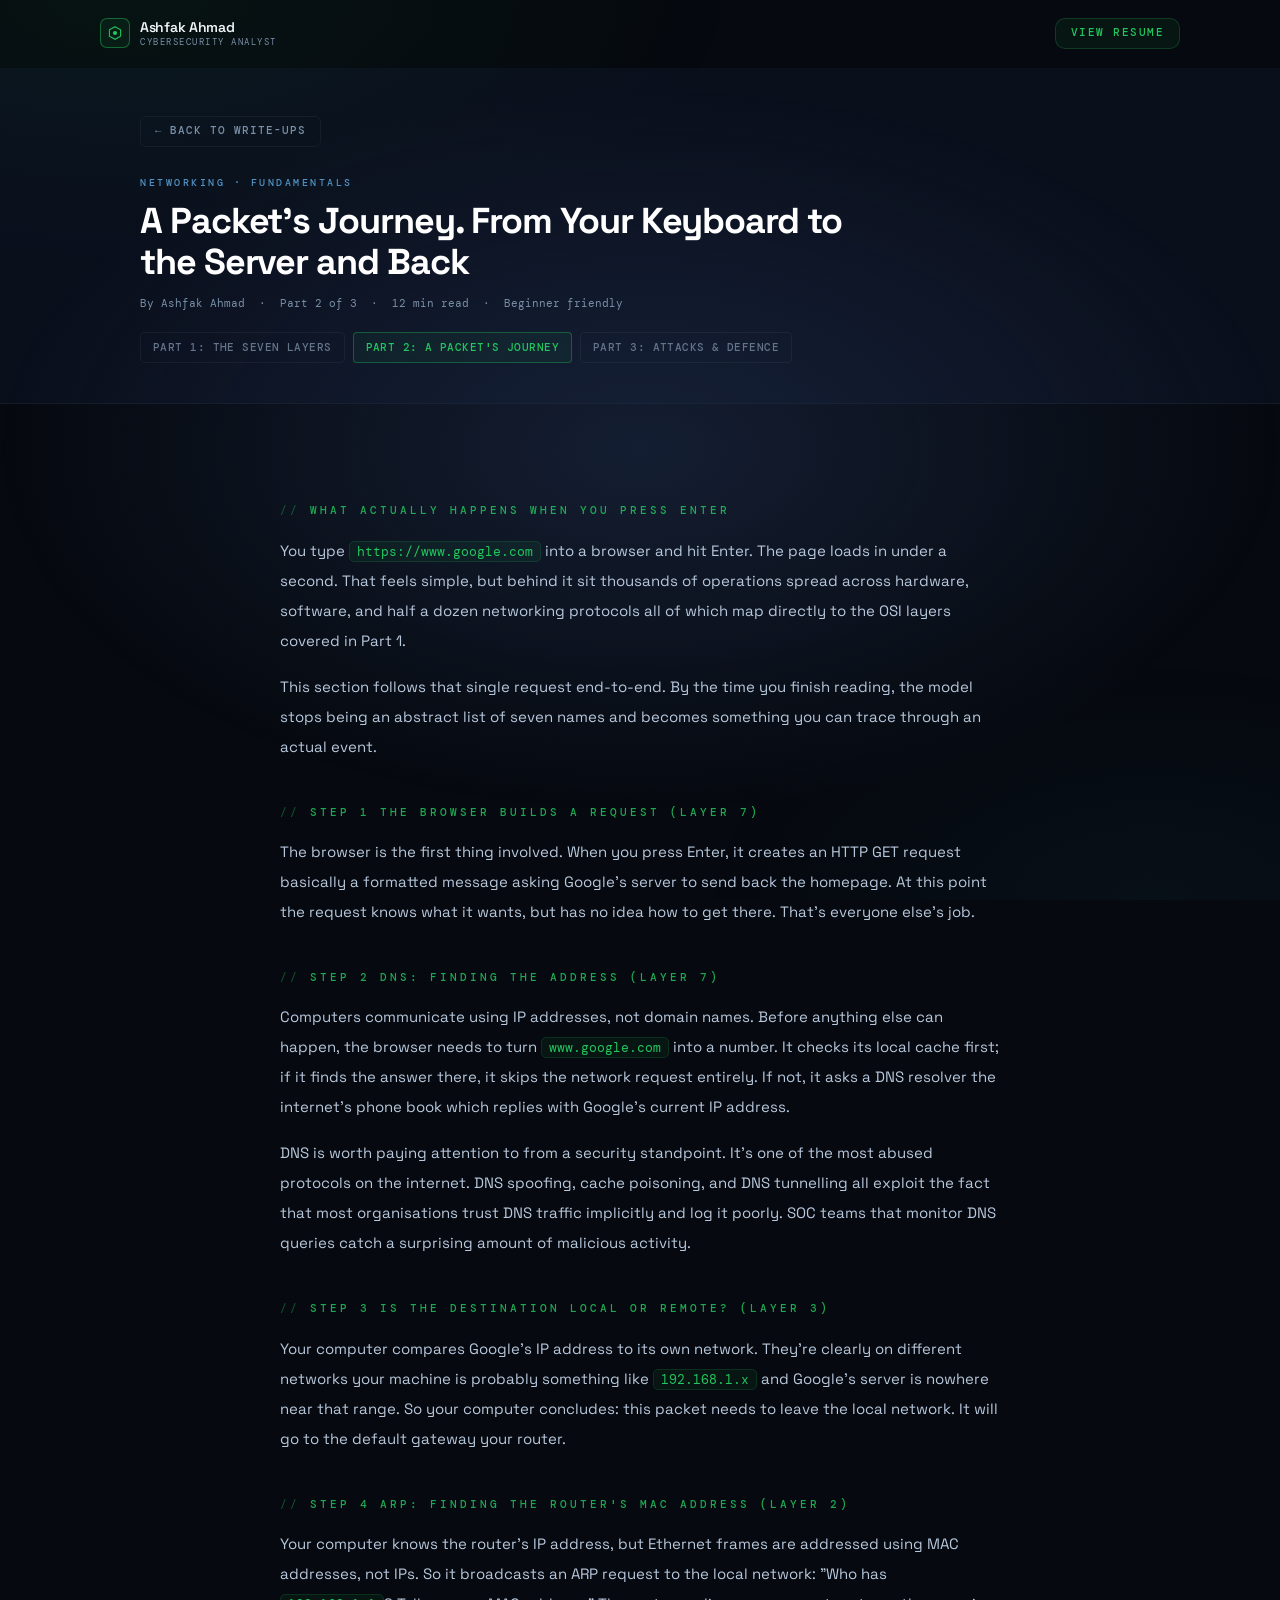
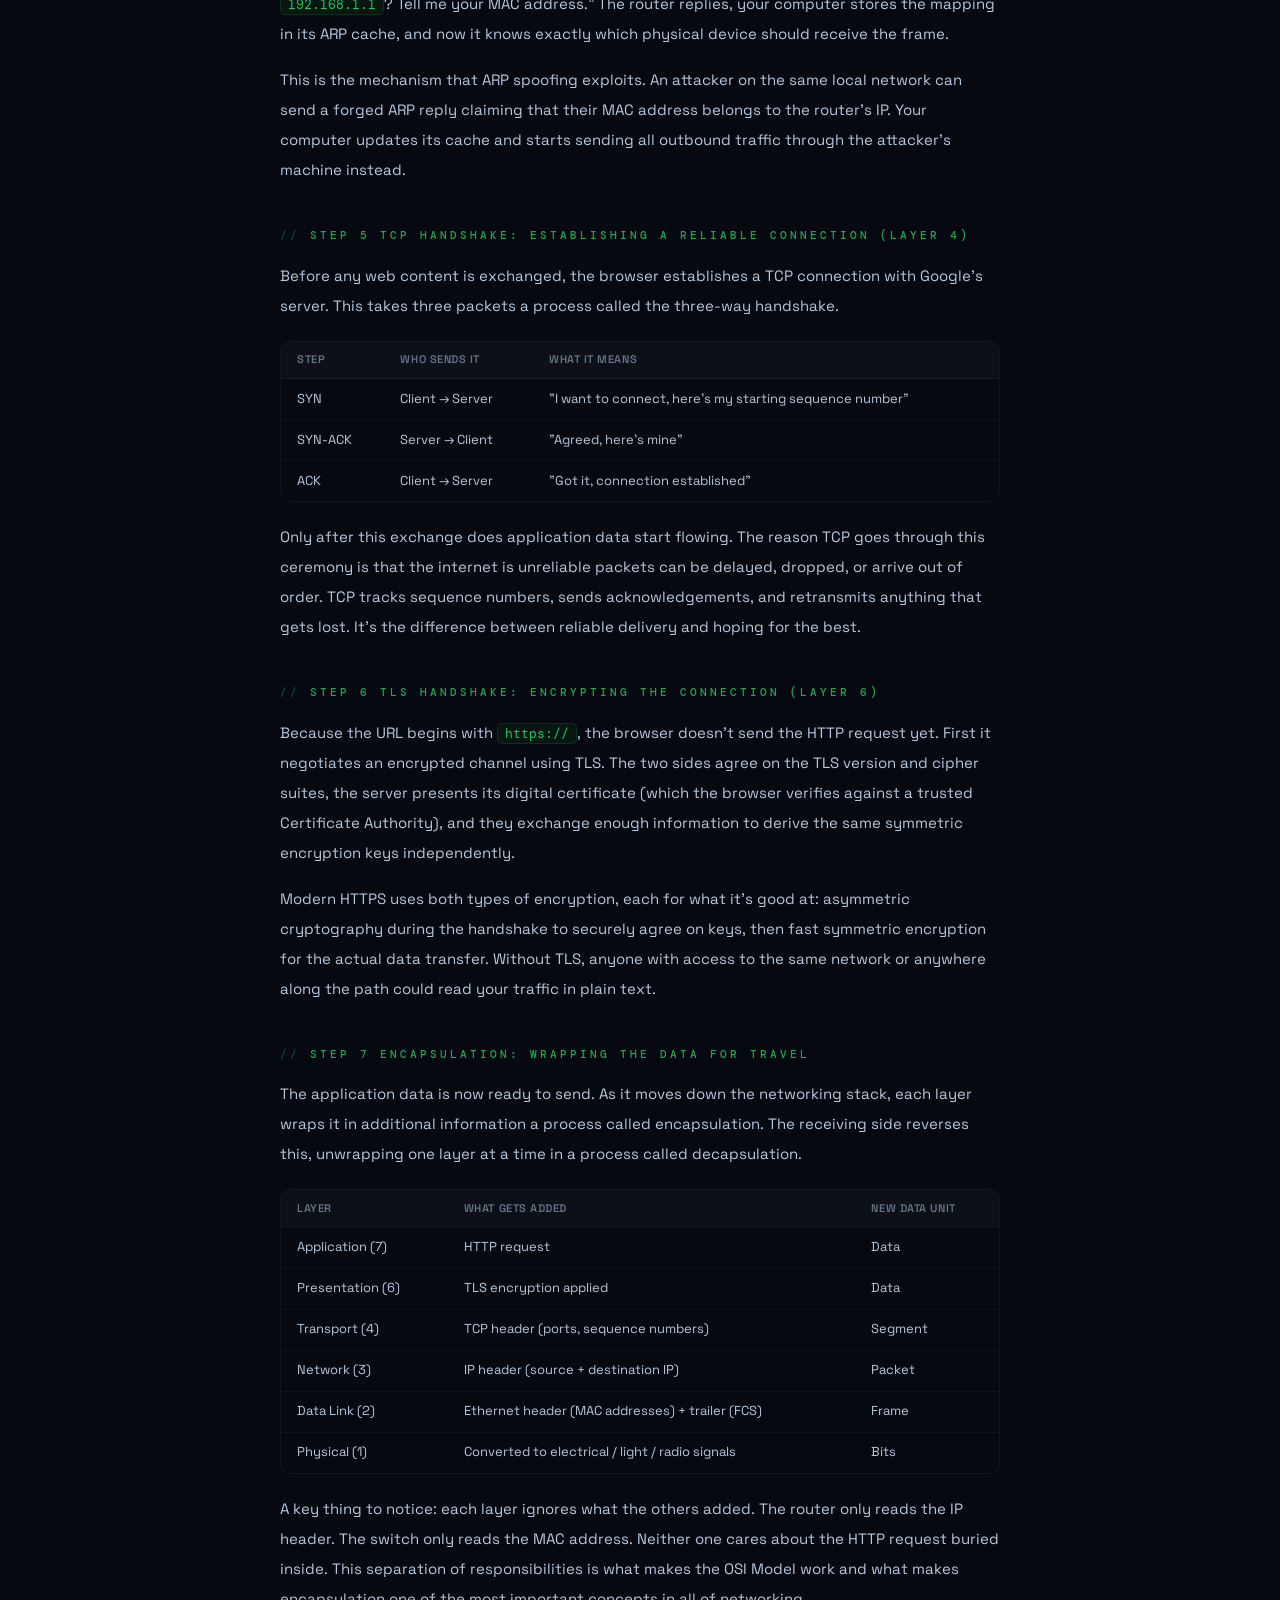
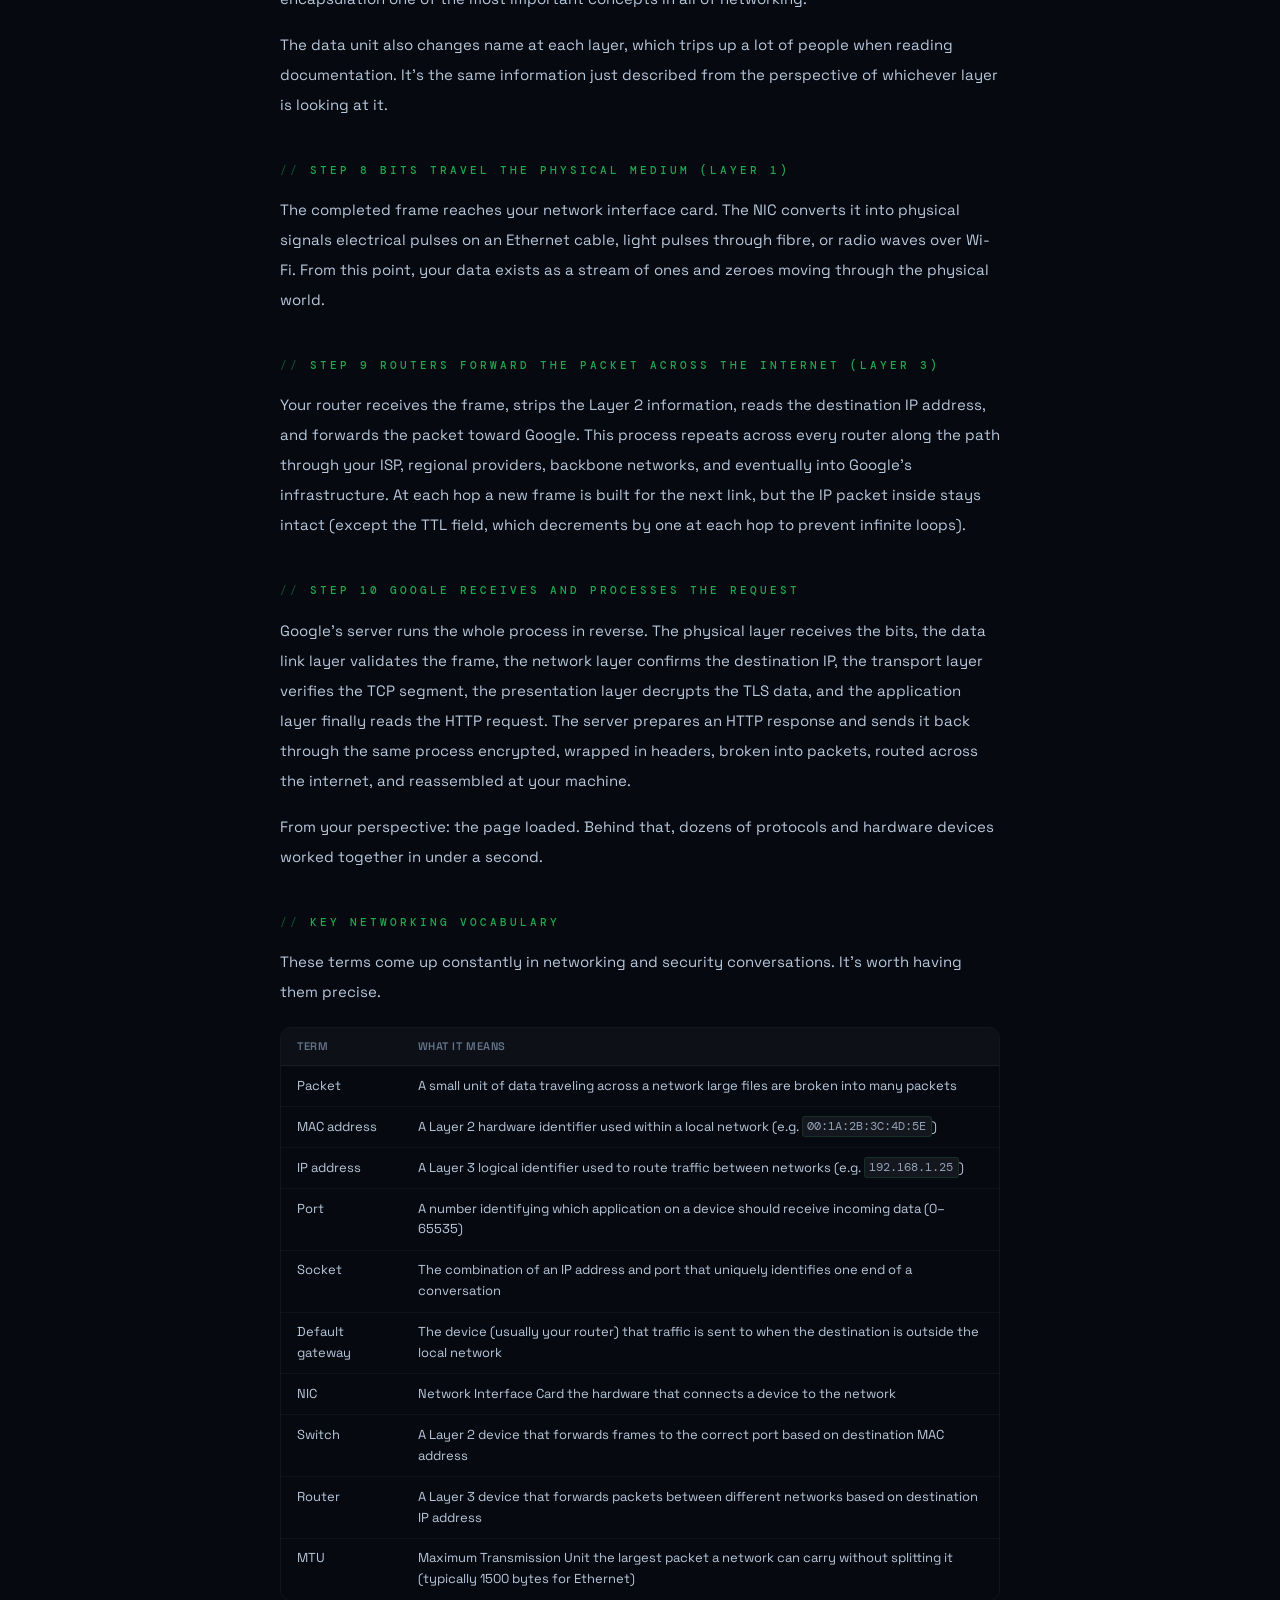
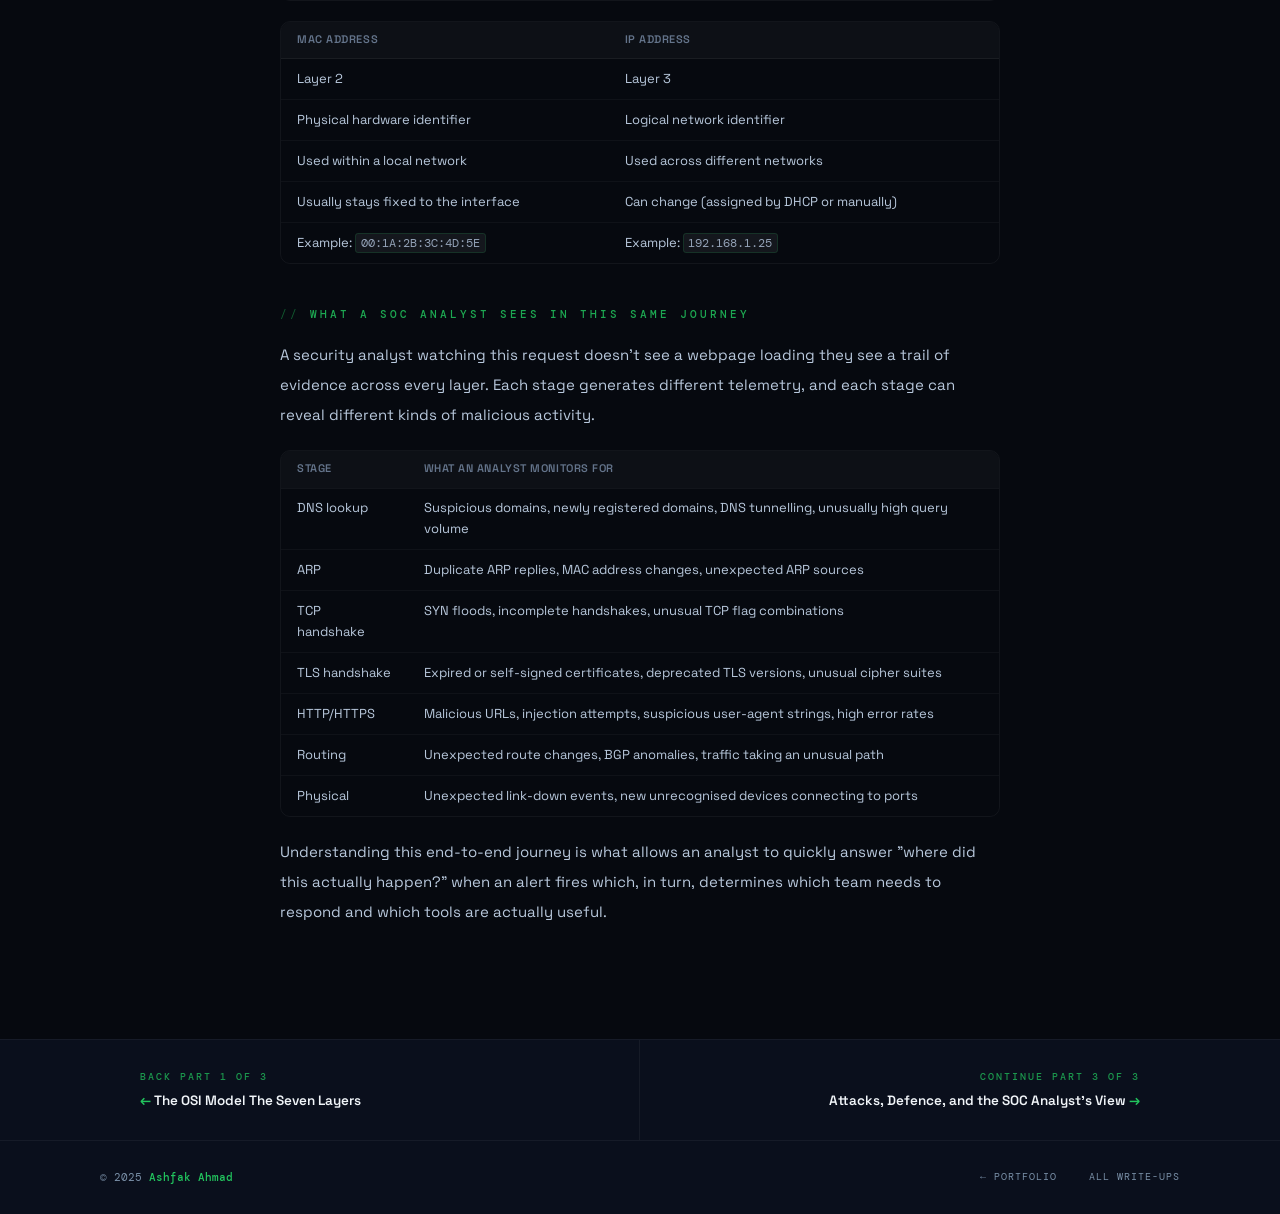
==== commit d0bf77cc: "osi-model-journey.html" ====
--- a/writeups/osi-model-journey.html
+++ b/writeups/osi-model-journey.html
@@ -3,9 +3,9 @@
 <head>
   <meta charset="UTF-8"/>
   <meta name="viewport" content="width=device-width, initial-scale=1.0"/>
-  <meta name="description" content="Follow a single web request from your keyboard to Google's server — every OSI layer in action."/>
+  <meta name="description" content="Follow a single web request from your keyboard to Google's server  every OSI layer in action."/>
   <meta name="author" content="Ashfak Ahmad"/>
-  <title>A Packet's Journey — OSI Model Part 2 — Ashfak Ahmad</title>
+  <title>A Packet's Journey. OSI Model Part 2: Ashfak Ahmad</title>
   <link rel="stylesheet" href="../assets/css/style.css"/>
 </head>
 <body class="wup-body">
@@ -26,7 +26,7 @@
   <div class="container">
     <a class="wup-back" href="../index.html#writeups">← Back to Write-Ups</a>
     <div class="wup-eyebrow">Networking · Fundamentals</div>
-    <h1 class="wup-title">A Packet's Journey — From Your Keyboard to the Server and Back</h1>
+    <h1 class="wup-title">A Packet's Journey.  From Your Keyboard to the Server and Back</h1>
     <p class="wup-meta">By Ashfak Ahmad &nbsp;·&nbsp; Part 2 of 3 &nbsp;·&nbsp; 12 min read &nbsp;·&nbsp; Beginner friendly</p>
     <div class="wup-parts">
       <a class="wup-part" href="osi-model.html">Part 1: The Seven Layers</a>
@@ -41,25 +41,25 @@
     <article class="wup-article">
 
       <h2>What actually happens when you press Enter</h2>
-      <p>You type <code>https://www.google.com</code> into a browser and hit Enter. The page loads in under a second. That feels simple, but behind it sit thousands of operations spread across hardware, software, and half a dozen networking protocols — all of which map directly to the OSI layers covered in Part 1.</p>
+      <p>You type <code>https://www.google.com</code> into a browser and hit Enter. The page loads in under a second. That feels simple, but behind it sit thousands of operations spread across hardware, software, and half a dozen networking protocols  all of which map directly to the OSI layers covered in Part 1.</p>
       <p>This section follows that single request end-to-end. By the time you finish reading, the model stops being an abstract list of seven names and becomes something you can trace through an actual event.</p>
 
-      <h2>Step 1 — The browser builds a request (Layer 7)</h2>
-      <p>The browser is the first thing involved. When you press Enter, it creates an HTTP GET request — basically a formatted message asking Google's server to send back the homepage. At this point the request knows what it wants, but has no idea how to get there. That's everyone else's job.</p>
-
-      <h2>Step 2 — DNS: finding the address (Layer 7)</h2>
-      <p>Computers communicate using IP addresses, not domain names. Before anything else can happen, the browser needs to turn <code>www.google.com</code> into a number. It checks its local cache first; if it finds the answer there, it skips the network request entirely. If not, it asks a DNS resolver — the internet's phone book — which replies with Google's current IP address.</p>
+      <h2>Step 1  The browser builds a request (Layer 7)</h2>
+      <p>The browser is the first thing involved. When you press Enter, it creates an HTTP GET request  basically a formatted message asking Google's server to send back the homepage. At this point the request knows what it wants, but has no idea how to get there. That's everyone else's job.</p>
+
+      <h2>Step 2  DNS: finding the address (Layer 7)</h2>
+      <p>Computers communicate using IP addresses, not domain names. Before anything else can happen, the browser needs to turn <code>www.google.com</code> into a number. It checks its local cache first; if it finds the answer there, it skips the network request entirely. If not, it asks a DNS resolver  the internet's phone book  which replies with Google's current IP address.</p>
       <p>DNS is worth paying attention to from a security standpoint. It's one of the most abused protocols on the internet. DNS spoofing, cache poisoning, and DNS tunnelling all exploit the fact that most organisations trust DNS traffic implicitly and log it poorly. SOC teams that monitor DNS queries catch a surprising amount of malicious activity.</p>
 
-      <h2>Step 3 — Is the destination local or remote? (Layer 3)</h2>
-      <p>Your computer compares Google's IP address to its own network. They're clearly on different networks — your machine is probably something like <code>192.168.1.x</code> and Google's server is nowhere near that range. So your computer concludes: this packet needs to leave the local network. It will go to the default gateway — your router.</p>
-
-      <h2>Step 4 — ARP: finding the router's MAC address (Layer 2)</h2>
+      <h2>Step 3  Is the destination local or remote? (Layer 3)</h2>
+      <p>Your computer compares Google's IP address to its own network. They're clearly on different networks  your machine is probably something like <code>192.168.1.x</code> and Google's server is nowhere near that range. So your computer concludes: this packet needs to leave the local network. It will go to the default gateway  your router.</p>
+
+      <h2>Step 4  ARP: finding the router's MAC address (Layer 2)</h2>
       <p>Your computer knows the router's IP address, but Ethernet frames are addressed using MAC addresses, not IPs. So it broadcasts an ARP request to the local network: "Who has <code>192.168.1.1</code>? Tell me your MAC address." The router replies, your computer stores the mapping in its ARP cache, and now it knows exactly which physical device should receive the frame.</p>
       <p>This is the mechanism that ARP spoofing exploits. An attacker on the same local network can send a forged ARP reply claiming that their MAC address belongs to the router's IP. Your computer updates its cache and starts sending all outbound traffic through the attacker's machine instead.</p>
 
-      <h2>Step 5 — TCP handshake: establishing a reliable connection (Layer 4)</h2>
-      <p>Before any web content is exchanged, the browser establishes a TCP connection with Google's server. This takes three packets — a process called the three-way handshake.</p>
+      <h2>Step 5  TCP handshake: establishing a reliable connection (Layer 4)</h2>
+      <p>Before any web content is exchanged, the browser establishes a TCP connection with Google's server. This takes three packets  a process called the three-way handshake.</p>
 
       <div class="wu-table-wrap">
         <table class="wu-table">
@@ -74,14 +74,14 @@
         </table>
       </div>
 
-      <p>Only after this exchange does application data start flowing. The reason TCP goes through this ceremony is that the internet is unreliable — packets can be delayed, dropped, or arrive out of order. TCP tracks sequence numbers, sends acknowledgements, and retransmits anything that gets lost. It's the difference between reliable delivery and hoping for the best.</p>
-
-      <h2>Step 6 — TLS handshake: encrypting the connection (Layer 6)</h2>
+      <p>Only after this exchange does application data start flowing. The reason TCP goes through this ceremony is that the internet is unreliable  packets can be delayed, dropped, or arrive out of order. TCP tracks sequence numbers, sends acknowledgements, and retransmits anything that gets lost. It's the difference between reliable delivery and hoping for the best.</p>
+
+      <h2>Step 6  TLS handshake: encrypting the connection (Layer 6)</h2>
       <p>Because the URL begins with <code>https://</code>, the browser doesn't send the HTTP request yet. First it negotiates an encrypted channel using TLS. The two sides agree on the TLS version and cipher suites, the server presents its digital certificate (which the browser verifies against a trusted Certificate Authority), and they exchange enough information to derive the same symmetric encryption keys independently.</p>
-      <p>Modern HTTPS uses both types of encryption, each for what it's good at: asymmetric cryptography during the handshake to securely agree on keys, then fast symmetric encryption for the actual data transfer. Without TLS, anyone with access to the same network — or anywhere along the path — could read your traffic in plain text.</p>
-
-      <h2>Step 7 — Encapsulation: wrapping the data for travel</h2>
-      <p>The application data is now ready to send. As it moves down the networking stack, each layer wraps it in additional information — a process called encapsulation. The receiving side reverses this, unwrapping one layer at a time in a process called decapsulation.</p>
+      <p>Modern HTTPS uses both types of encryption, each for what it's good at: asymmetric cryptography during the handshake to securely agree on keys, then fast symmetric encryption for the actual data transfer. Without TLS, anyone with access to the same network  or anywhere along the path  could read your traffic in plain text.</p>
+
+      <h2>Step 7  Encapsulation: wrapping the data for travel</h2>
+      <p>The application data is now ready to send. As it moves down the networking stack, each layer wraps it in additional information  a process called encapsulation. The receiving side reverses this, unwrapping one layer at a time in a process called decapsulation.</p>
 
       <div class="wu-table-wrap">
         <table class="wu-table">
@@ -99,17 +99,17 @@
         </table>
       </div>
 
-      <p>A key thing to notice: each layer ignores what the others added. The router only reads the IP header. The switch only reads the MAC address. Neither one cares about the HTTP request buried inside. This separation of responsibilities is what makes the OSI Model work — and what makes encapsulation one of the most important concepts in all of networking.</p>
-      <p>The data unit also changes name at each layer, which trips up a lot of people when reading documentation. It's the same information — just described from the perspective of whichever layer is looking at it.</p>
-
-      <h2>Step 8 — Bits travel the physical medium (Layer 1)</h2>
-      <p>The completed frame reaches your network interface card. The NIC converts it into physical signals — electrical pulses on an Ethernet cable, light pulses through fibre, or radio waves over Wi-Fi. From this point, your data exists as a stream of ones and zeroes moving through the physical world.</p>
-
-      <h2>Step 9 — Routers forward the packet across the internet (Layer 3)</h2>
-      <p>Your router receives the frame, strips the Layer 2 information, reads the destination IP address, and forwards the packet toward Google. This process repeats across every router along the path — through your ISP, regional providers, backbone networks, and eventually into Google's infrastructure. At each hop a new frame is built for the next link, but the IP packet inside stays intact (except the TTL field, which decrements by one at each hop to prevent infinite loops).</p>
-
-      <h2>Step 10 — Google receives and processes the request</h2>
-      <p>Google's server runs the whole process in reverse. The physical layer receives the bits, the data link layer validates the frame, the network layer confirms the destination IP, the transport layer verifies the TCP segment, the presentation layer decrypts the TLS data, and the application layer finally reads the HTTP request. The server prepares an HTTP response and sends it back through the same process — encrypted, wrapped in headers, broken into packets, routed across the internet, and reassembled at your machine.</p>
+      <p>A key thing to notice: each layer ignores what the others added. The router only reads the IP header. The switch only reads the MAC address. Neither one cares about the HTTP request buried inside. This separation of responsibilities is what makes the OSI Model work  and what makes encapsulation one of the most important concepts in all of networking.</p>
+      <p>The data unit also changes name at each layer, which trips up a lot of people when reading documentation. It's the same information  just described from the perspective of whichever layer is looking at it.</p>
+
+      <h2>Step 8  Bits travel the physical medium (Layer 1)</h2>
+      <p>The completed frame reaches your network interface card. The NIC converts it into physical signals  electrical pulses on an Ethernet cable, light pulses through fibre, or radio waves over Wi-Fi. From this point, your data exists as a stream of ones and zeroes moving through the physical world.</p>
+
+      <h2>Step 9  Routers forward the packet across the internet (Layer 3)</h2>
+      <p>Your router receives the frame, strips the Layer 2 information, reads the destination IP address, and forwards the packet toward Google. This process repeats across every router along the path  through your ISP, regional providers, backbone networks, and eventually into Google's infrastructure. At each hop a new frame is built for the next link, but the IP packet inside stays intact (except the TTL field, which decrements by one at each hop to prevent infinite loops).</p>
+
+      <h2>Step 10  Google receives and processes the request</h2>
+      <p>Google's server runs the whole process in reverse. The physical layer receives the bits, the data link layer validates the frame, the network layer confirms the destination IP, the transport layer verifies the TCP segment, the presentation layer decrypts the TLS data, and the application layer finally reads the HTTP request. The server prepares an HTTP response and sends it back through the same process  encrypted, wrapped in headers, broken into packets, routed across the internet, and reassembled at your machine.</p>
       <p>From your perspective: the page loaded. Behind that, dozens of protocols and hardware devices worked together in under a second.</p>
 
       <h2>Key networking vocabulary</h2>
@@ -121,16 +121,16 @@
             <tr><th>Term</th><th>What it means</th></tr>
           </thead>
           <tbody>
-            <tr><td>Packet</td><td>A small unit of data traveling across a network — large files are broken into many packets</td></tr>
+            <tr><td>Packet</td><td>A small unit of data traveling across a network  large files are broken into many packets</td></tr>
             <tr><td>MAC address</td><td>A Layer 2 hardware identifier used within a local network (e.g. <code>00:1A:2B:3C:4D:5E</code>)</td></tr>
             <tr><td>IP address</td><td>A Layer 3 logical identifier used to route traffic between networks (e.g. <code>192.168.1.25</code>)</td></tr>
             <tr><td>Port</td><td>A number identifying which application on a device should receive incoming data (0–65535)</td></tr>
             <tr><td>Socket</td><td>The combination of an IP address and port that uniquely identifies one end of a conversation</td></tr>
             <tr><td>Default gateway</td><td>The device (usually your router) that traffic is sent to when the destination is outside the local network</td></tr>
-            <tr><td>NIC</td><td>Network Interface Card — the hardware that connects a device to the network</td></tr>
+            <tr><td>NIC</td><td>Network Interface Card  the hardware that connects a device to the network</td></tr>
             <tr><td>Switch</td><td>A Layer 2 device that forwards frames to the correct port based on destination MAC address</td></tr>
             <tr><td>Router</td><td>A Layer 3 device that forwards packets between different networks based on destination IP address</td></tr>
-            <tr><td>MTU</td><td>Maximum Transmission Unit — the largest packet a network can carry without splitting it (typically 1500 bytes for Ethernet)</td></tr>
+            <tr><td>MTU</td><td>Maximum Transmission Unit  the largest packet a network can carry without splitting it (typically 1500 bytes for Ethernet)</td></tr>
           </tbody>
         </table>
       </div>
@@ -151,7 +151,7 @@
       </div>
 
       <h2>What a SOC analyst sees in this same journey</h2>
-      <p>A security analyst watching this request doesn't see a webpage loading — they see a trail of evidence across every layer. Each stage generates different telemetry, and each stage can reveal different kinds of malicious activity.</p>
+      <p>A security analyst watching this request doesn't see a webpage loading  they see a trail of evidence across every layer. Each stage generates different telemetry, and each stage can reveal different kinds of malicious activity.</p>
 
       <div class="wu-table-wrap">
         <table class="wu-table">
@@ -170,7 +170,7 @@
         </table>
       </div>
 
-      <p>Understanding this end-to-end journey is what allows an analyst to quickly answer "where did this actually happen?" when an alert fires — which, in turn, determines which team needs to respond and which tools are actually useful.</p>
+      <p>Understanding this end-to-end journey is what allows an analyst to quickly answer "where did this actually happen?" when an alert fires  which, in turn, determines which team needs to respond and which tools are actually useful.</p>
 
     </article>
   </div>
@@ -179,11 +179,11 @@
 <nav class="wu-page-nav" aria-label="Write-up navigation">
   <div class="wu-nav-inner">
     <a class="wu-nav-btn wu-nav-prev" href="osi-model.html">
-      <span class="wu-nav-label">Back — Part 1 of 3</span>
-      <span class="wu-nav-title"><span class="wu-nav-arrow">←</span> The OSI Model — The Seven Layers</span>
+      <span class="wu-nav-label">Back  Part 1 of 3</span>
+      <span class="wu-nav-title"><span class="wu-nav-arrow">←</span> The OSI Model  The Seven Layers</span>
     </a>
     <a class="wu-nav-btn wu-nav-next" href="osi-model-security.html">
-      <span class="wu-nav-label">Continue — Part 3 of 3</span>
+      <span class="wu-nav-label">Continue  Part 3 of 3</span>
       <span class="wu-nav-title">Attacks, Defence, and the SOC Analyst's View <span class="wu-nav-arrow">→</span></span>
     </a>
   </div>
--- a/assets/css/style.css
+++ b/assets/css/style.css
@@ -786,30 +786,27 @@
   padding:1.25rem 1.5rem; margin:1.25rem 0; overflow-x:auto;
 }
 .wup-article pre code { background:none; border:none; padding:0; font-size:13px; color:#86efac; line-height:1.9; }
-.wu-box {
-  background:rgba(34,197,94,.04); border:1px solid rgba(34,197,94,.1);
-  border-left:2px solid var(--green); border-radius:var(--r);
-  padding:1.25rem 1.5rem; margin:1rem 0;
-}
-.wu-box .box-label { font-family:var(--mono); font-size:10px; font-weight:500; color:var(--green); letter-spacing:2px; text-transform:uppercase; margin-bottom:8px; opacity:.8; }
-.wu-box .box-body  { font-size:13.5px; color:#b8c8dc; line-height:1.85; }
-.wu-attack {
-  background:rgba(252,129,129,.04); border:1px solid rgba(252,129,129,.1);
-  border-left:2px solid var(--red); border-radius:var(--r);
-  padding:1.25rem 1.5rem; margin:1rem 0;
-}
-.wu-attack .box-label { font-family:var(--mono); font-size:10px; font-weight:500; color:var(--red); letter-spacing:2px; text-transform:uppercase; margin-bottom:8px; opacity:.85; }
-.wu-attack .box-body  { font-size:13.5px; color:#b8c8dc; line-height:1.85; }
-.tool-row { display:flex; align-items:flex-start; gap:16px; padding:1.2rem 0; border-bottom:1px solid var(--border0); }
-.tool-row:last-child { border-bottom:none; }
-.tool-badge {
-  background:var(--green3); border:1px solid rgba(34,197,94,.18); border-radius:6px;
-  padding:5px 12px; font-family:var(--mono); font-size:11px; font-weight:500;
-  color:var(--green); white-space:nowrap; flex-shrink:0; min-width:120px; text-align:center;
-}
-.tool-name { font-size:13.5px; font-weight:600; color:#f1f5f9; margin-bottom:3px; }
-.tool-cat  { font-family:var(--mono); font-size:10px; color:var(--blue); letter-spacing:1px; text-transform:uppercase; margin-bottom:5px; opacity:.8; }
-.tool-desc { font-size:13.5px; color:#b8c8dc; line-height:1.85; }
+/* ── Write-up entries: clean, single-color ── */
+.wu-entry {
+  padding: 1.25rem 0;
+  border-bottom: 1px solid var(--border0);
+}
+.wu-entry:last-of-type { border-bottom: none; }
+.wu-entry h3 {
+  font-size: 15px; font-weight: 600; color: #f1f5f9;
+  margin: 0 0 .5rem; letter-spacing: -.01em;
+  display: flex; align-items: baseline; gap: .6rem; flex-wrap: wrap;
+}
+.wu-entry p  { margin-bottom: .5rem; }
+.wu-entry p:last-child { margin-bottom: 0; }
+.wu-entry ul, .wu-entry ol { margin: .25rem 0 0 1.25rem; }
+.wu-entry li { margin-bottom: .35rem; }
+.wu-attacks { color: #94a3b8; font-size: 13.5px; }
+.wu-tag {
+  font-family: var(--mono); font-size: 10px; font-weight: 500;
+  color: #64748b; letter-spacing: .04em; text-transform: uppercase;
+  font-style: normal;
+}
 
 /* ═══════════════════════════════════════════════════════════
    RESPONSIVE
@@ -1150,3 +1147,48 @@
   .wu-nav-next  { align-items: flex-start; border-bottom: none; }
   .wu-nav-empty { display: none; }
 }
+
+/* ── Part navigation (multi-page write-ups) ── */
+.wup-parts {
+  display: flex; flex-wrap: wrap; gap: .5rem; margin-top: 1.25rem;
+}
+.wup-part {
+  font-family: var(--mono); font-size: 11px; font-weight: 500;
+  letter-spacing: .04em; text-transform: uppercase;
+  padding: .35rem .75rem; border-radius: 4px;
+  border: 1px solid var(--border0); color: #64748b;
+  text-decoration: none; transition: color .15s, border-color .15s;
+}
+.wup-part:hover { color: var(--green); border-color: rgba(34,197,94,.3); }
+.wup-part-active {
+  color: var(--green); border-color: rgba(34,197,94,.35);
+  background: rgba(34,197,94,.06);
+}
+
+/* ── Tables inside write-ups ── */
+.wu-table-wrap {
+  overflow-x: auto; margin: 1.25rem 0;
+  border: 1px solid var(--border0); border-radius: var(--r);
+}
+.wu-table {
+  width: 100%; border-collapse: collapse;
+  font-size: 13px; line-height: 1.6;
+}
+.wu-table thead tr { background: rgba(255,255,255,.03); }
+.wu-table th {
+  padding: .6rem 1rem; text-align: left;
+  font-size: 11px; font-weight: 600; letter-spacing: .05em;
+  text-transform: uppercase; color: #64748b;
+  border-bottom: 1px solid var(--border0);
+}
+.wu-table td {
+  padding: .6rem 1rem; color: #b8c8dc;
+  border-bottom: 1px solid rgba(255,255,255,.04);
+  vertical-align: top;
+}
+.wu-table tbody tr:last-child td { border-bottom: none; }
+.wu-table code {
+  font-family: var(--mono); font-size: 12px;
+  background: rgba(255,255,255,.06); padding: .1em .4em;
+  border-radius: 3px; color: #94a3b8;
+}
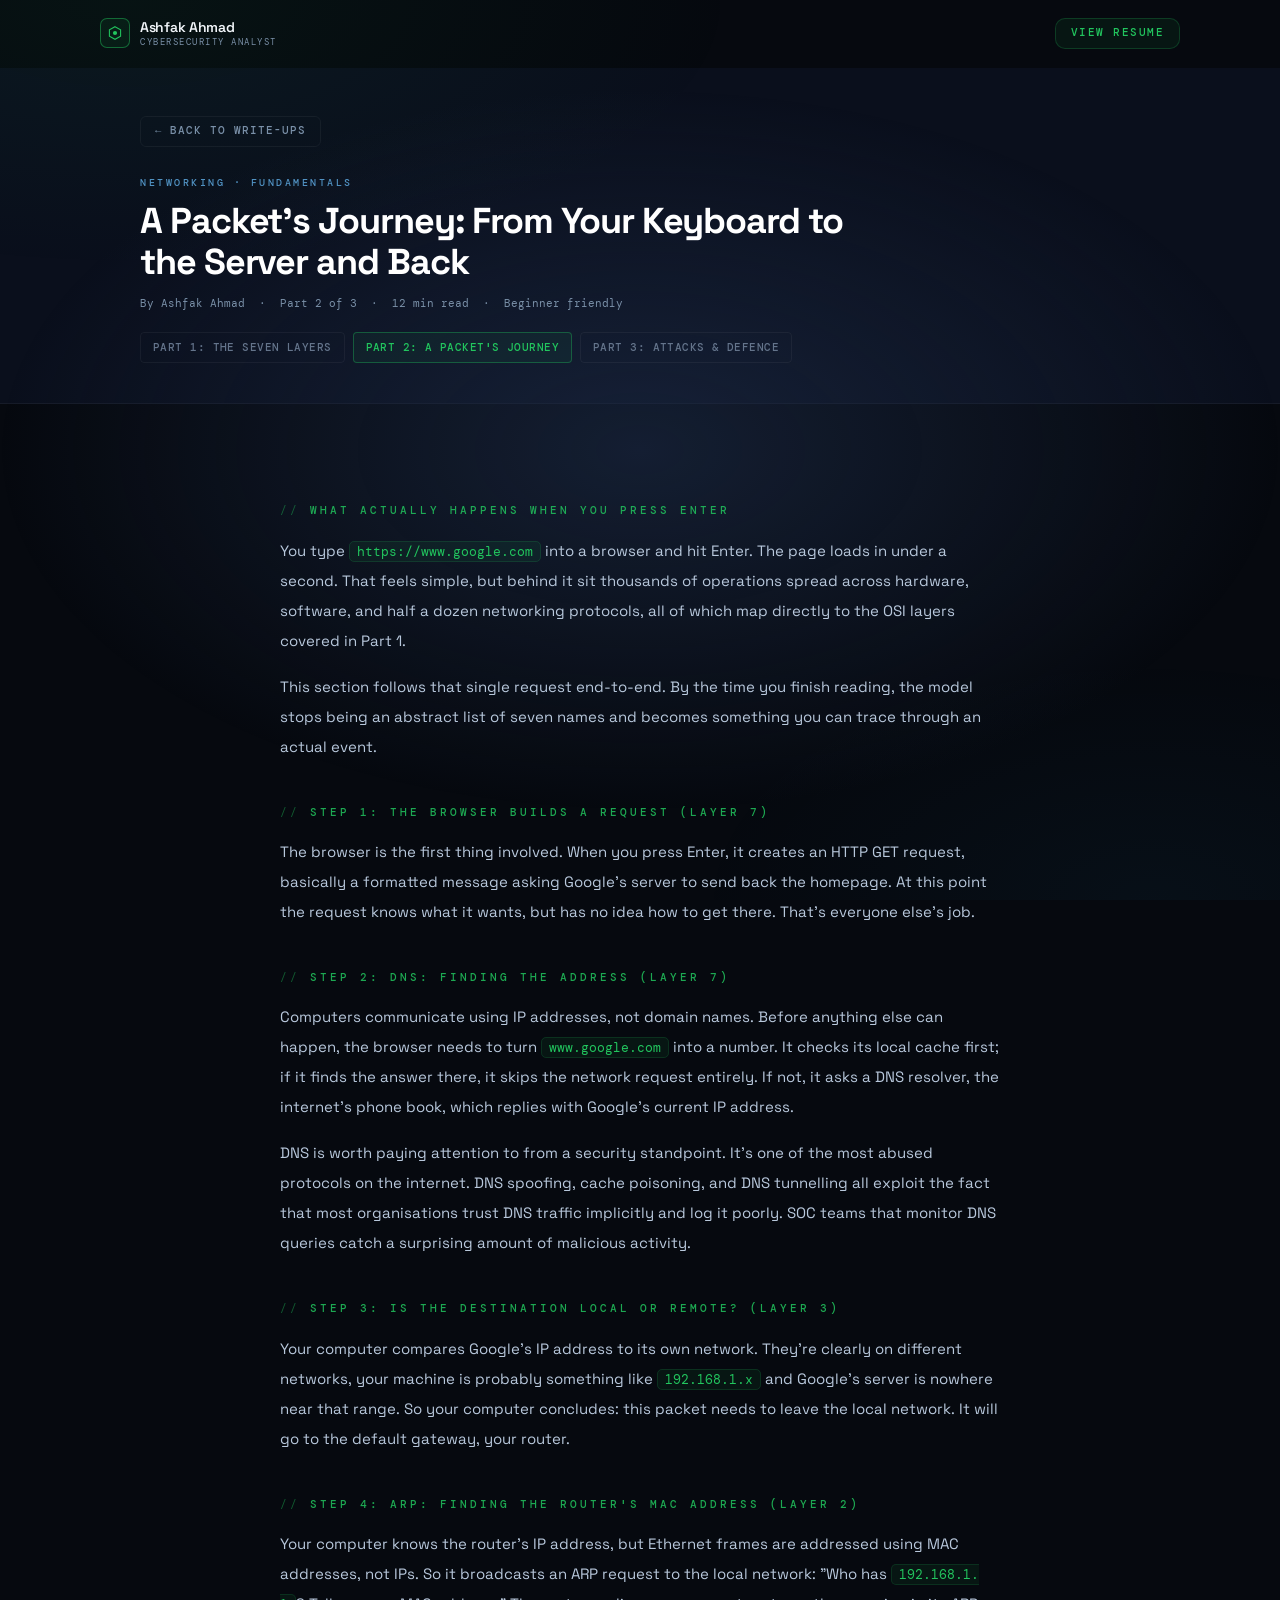
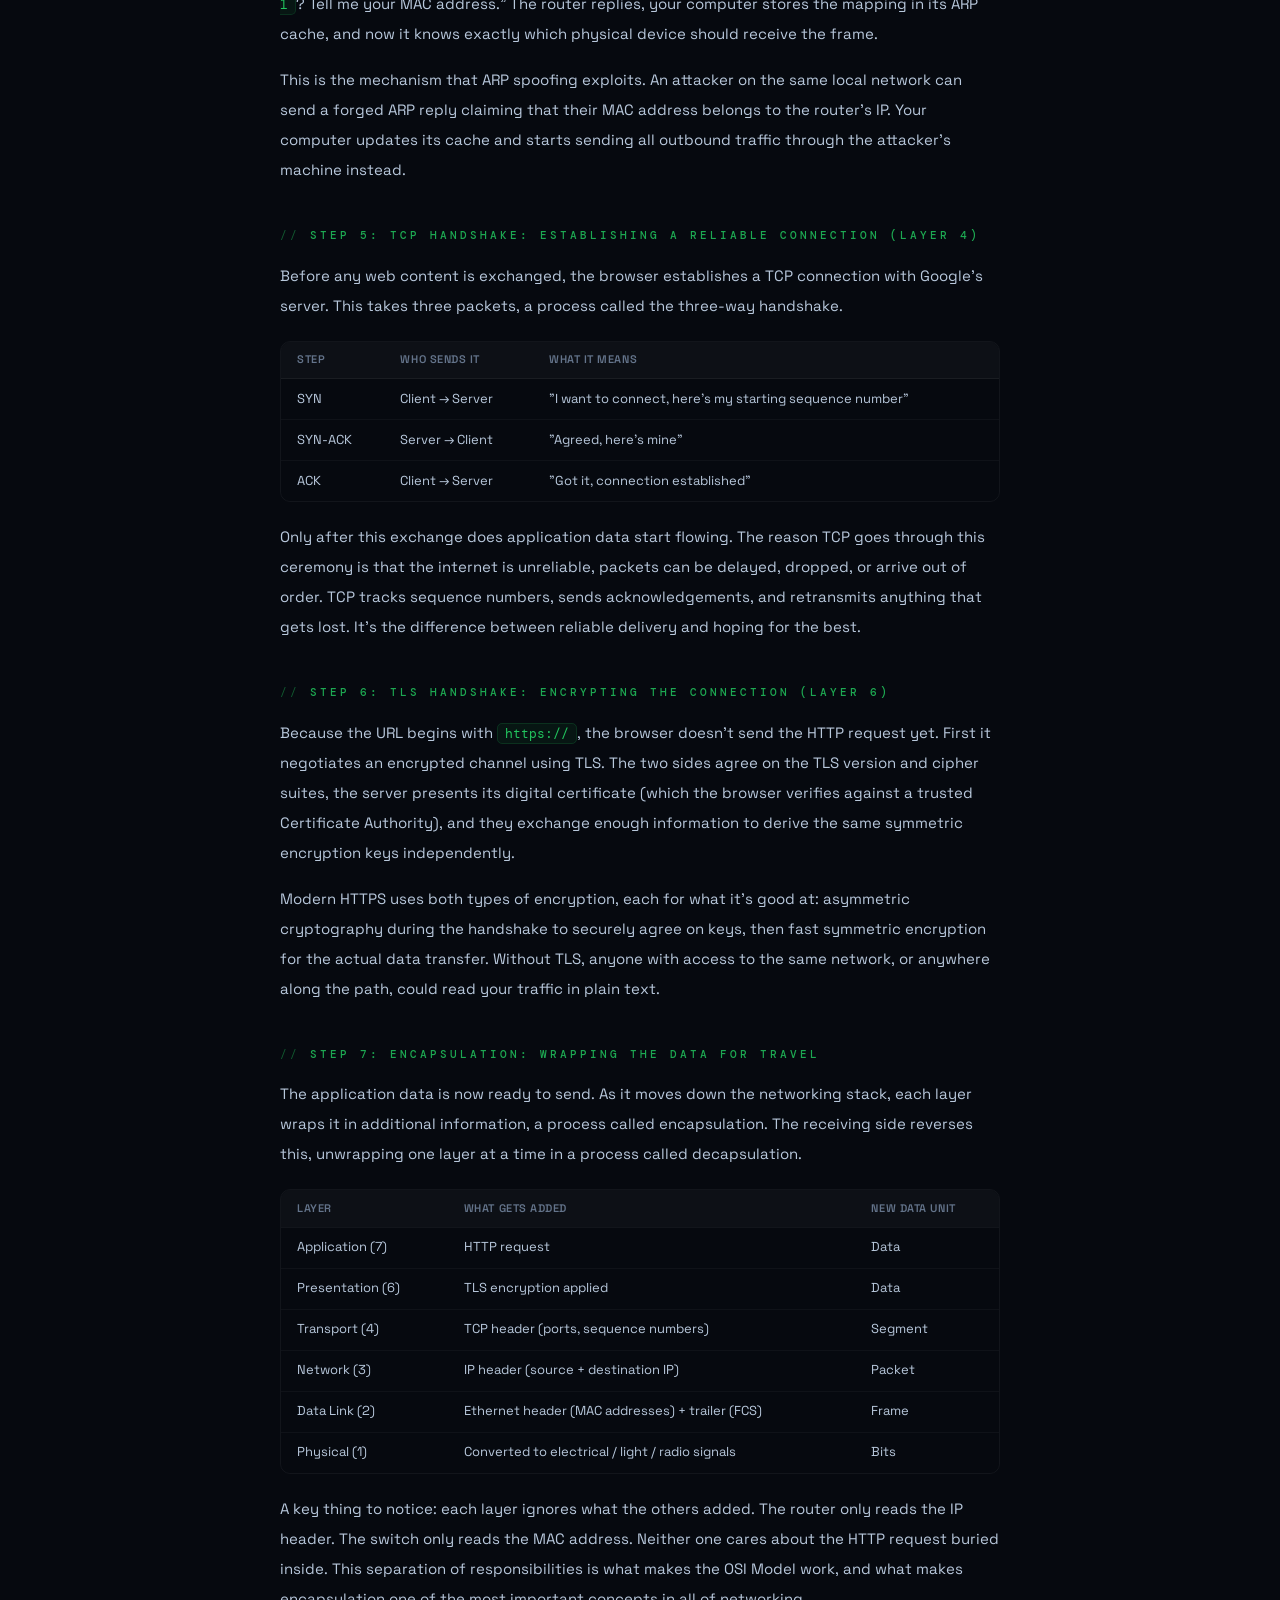
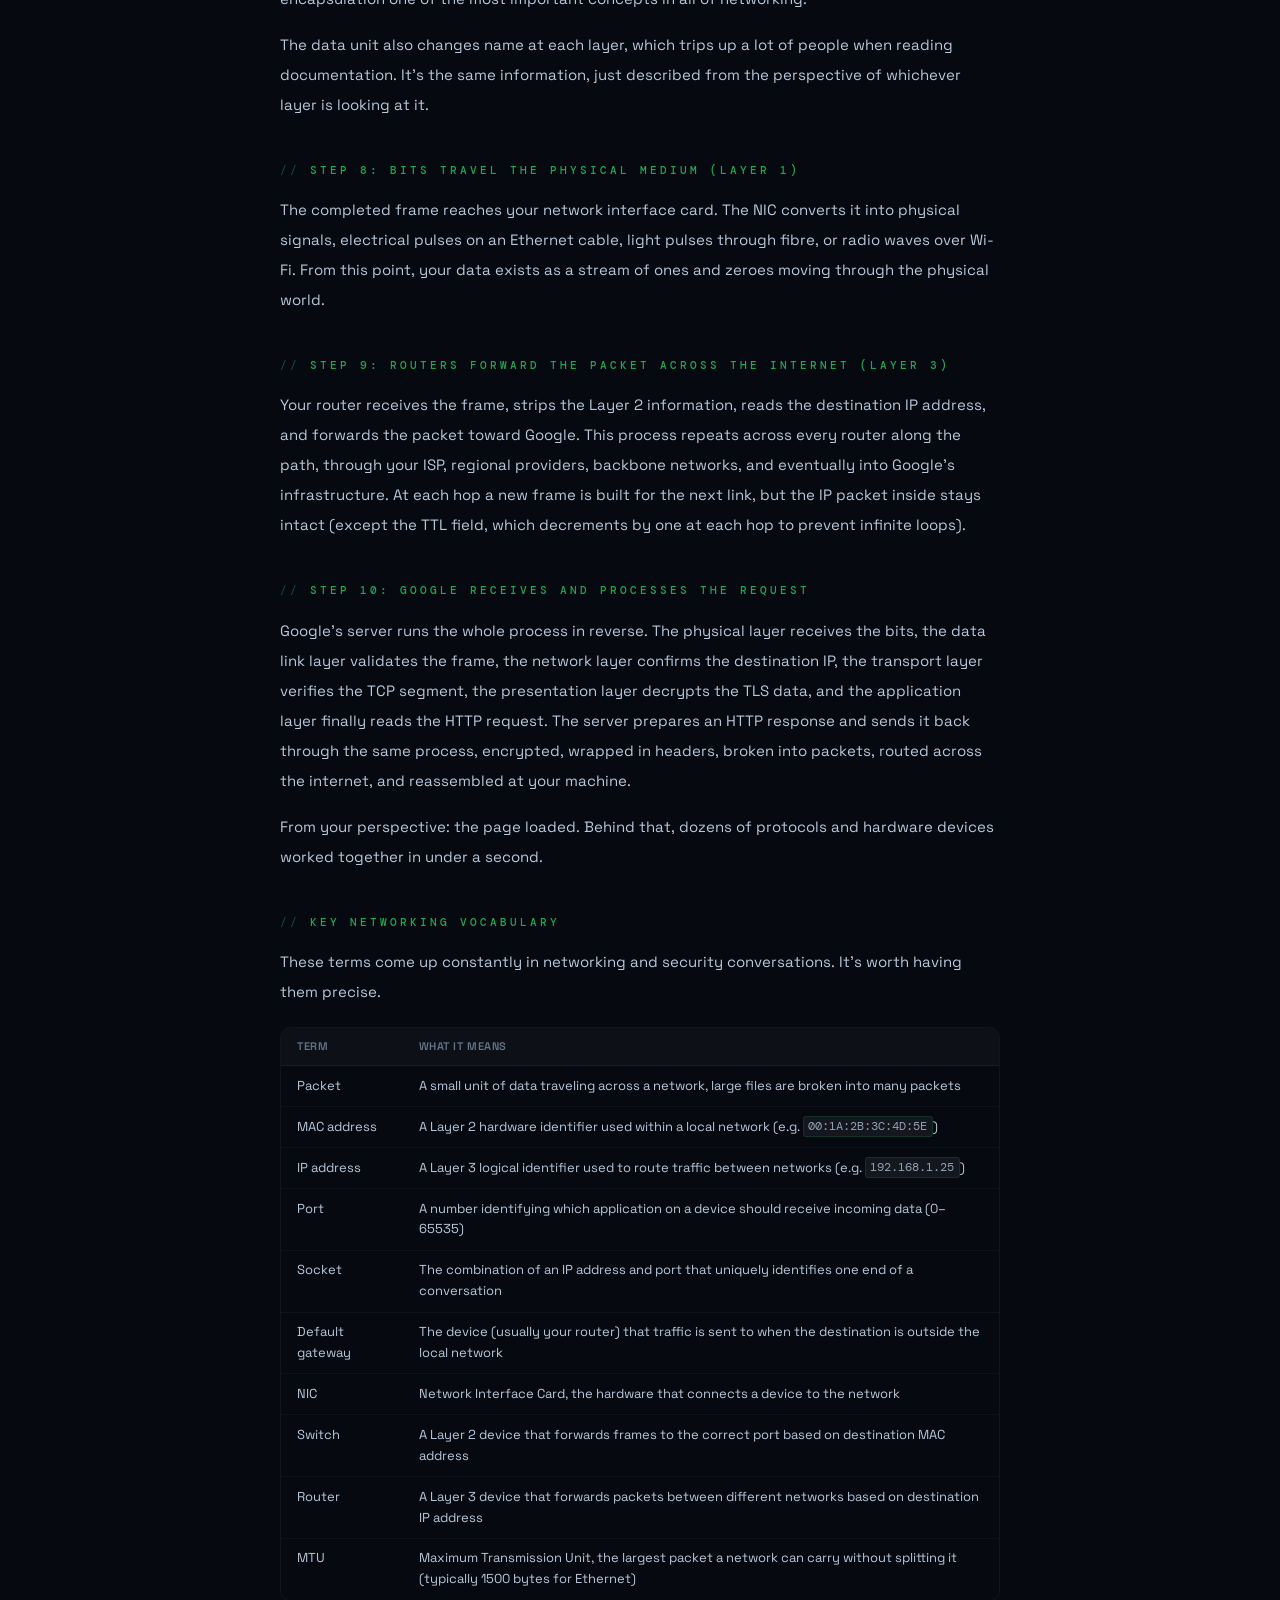
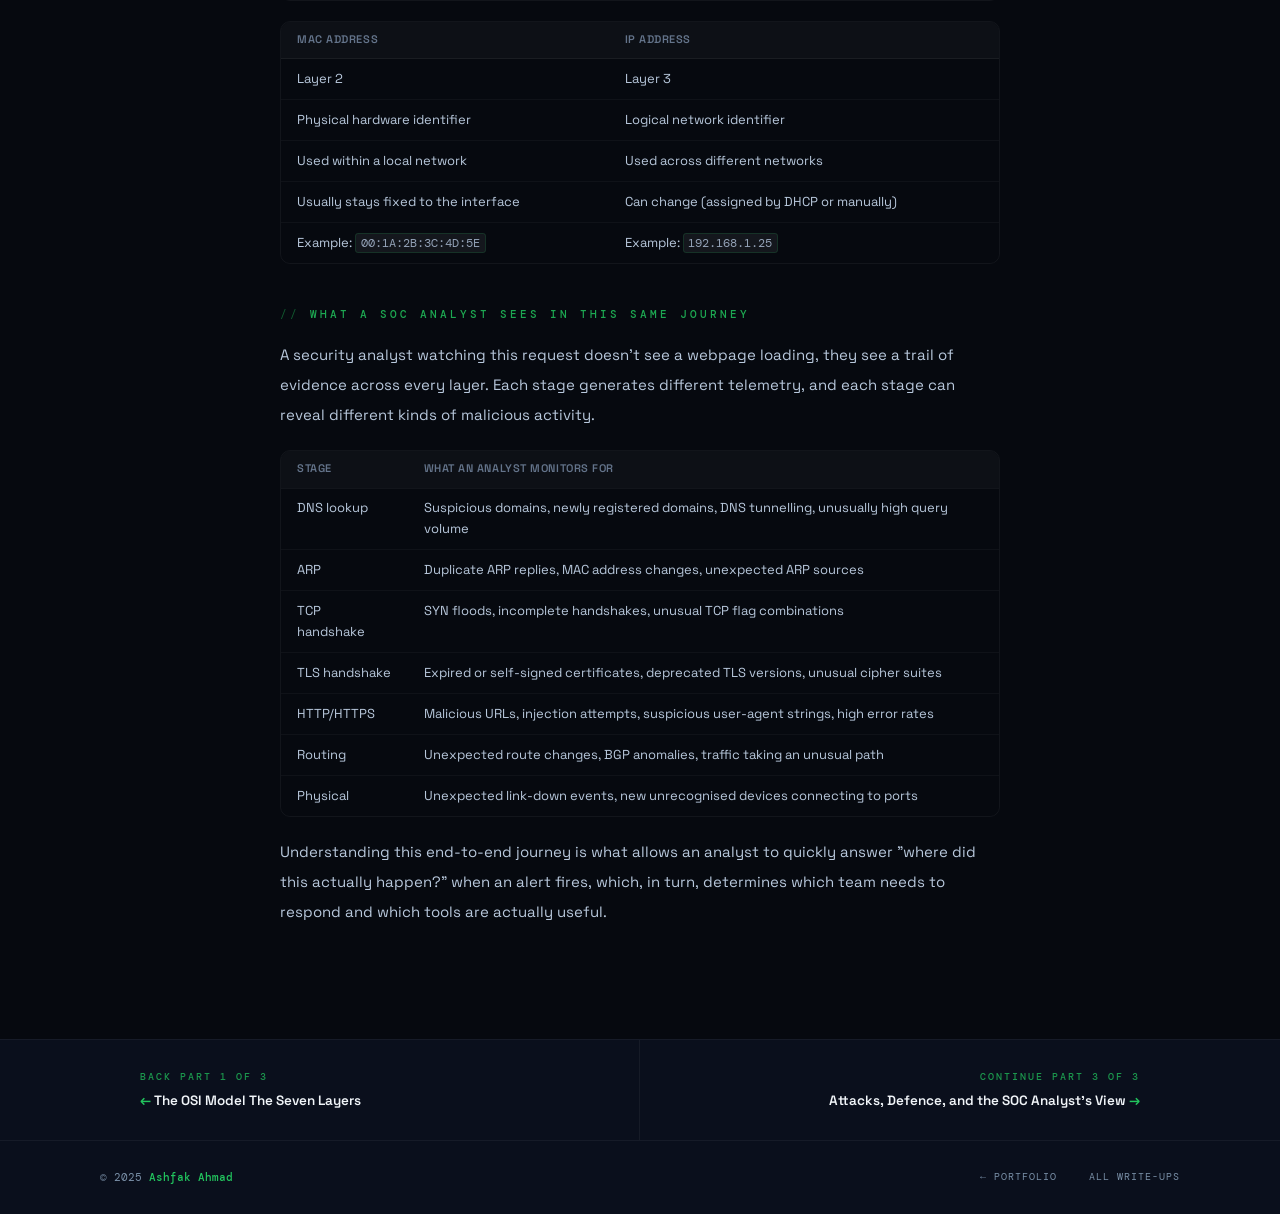
==== commit 006cff02: "osi-model-journey.html" ====
--- a/writeups/osi-model-journey.html
+++ b/writeups/osi-model-journey.html
@@ -1,202 +1,202 @@
 <!DOCTYPE html>
 <html lang="en">
 <head>
-  <meta charset="UTF-8"/>
-  <meta name="viewport" content="width=device-width, initial-scale=1.0"/>
-  <meta name="description" content="Follow a single web request from your keyboard to Google's server  every OSI layer in action."/>
-  <meta name="author" content="Ashfak Ahmad"/>
-  <title>A Packet's Journey. OSI Model Part 2: Ashfak Ahmad</title>
-  <link rel="stylesheet" href="../assets/css/style.css"/>
+ <meta charset="UTF-8"/>
+ <meta name="viewport" content="width=device-width, initial-scale=1.0"/>
+ <meta name="description" content="Follow a single web request from your keyboard to Google's server, every OSI layer in action."/>
+ <meta name="author" content="Ashfak Ahmad"/>
+ <title>A Packet's Journey OSI Model Part 2 - Ashfak Ahmad</title>
+ <link rel="stylesheet" href="../assets/css/style.css"/>
 </head>
 <body class="wup-body">
 
 <nav id="navbar" aria-label="Primary navigation">
-  <div class="nav-inner">
-    <a class="nav-logo" href="../index.html" aria-label="Back to portfolio home">
-      <div class="nav-logo-icon">
-        <svg viewBox="0 0 20 20" fill="none" aria-hidden="true"><path d="M10 1L18 5.5V14.5L10 19L2 14.5V5.5L10 1Z" stroke="#22c55e" stroke-width="1.5"/><circle cx="10" cy="10" r="3" fill="#22c55e"/></svg>
-      </div>
-      <div class="nav-logo-name">Ashfak Ahmad<span>Cybersecurity Analyst</span></div>
-    </a>
-    <a class="nav-cta" href="../assets/resume/Ashfak_Ahmad_Resume.pdf" target="_blank" rel="noopener noreferrer">View Resume</a>
-  </div>
+ <div class="nav-inner">
+ <a class="nav-logo" href="../index.html" aria-label="Back to portfolio home">
+ <div class="nav-logo-icon">
+ <svg viewBox="0 0 20 20" fill="none" aria-hidden="true"><path d="M10 1L18 5.5V14.5L10 19L2 14.5V5.5L10 1Z" stroke="#22c55e" stroke-width="1.5"/><circle cx="10" cy="10" r="3" fill="#22c55e"/></svg>
+ </div>
+ <div class="nav-logo-name">Ashfak Ahmad<span>Cybersecurity Analyst</span></div>
+ </a>
+ <a class="nav-cta" href="../assets/resume/Ashfak_Ahmad_Resume.pdf" target="_blank" rel="noopener noreferrer">View Resume</a>
+ </div>
 </nav>
 
 <header class="wup-hero">
-  <div class="container">
-    <a class="wup-back" href="../index.html#writeups">← Back to Write-Ups</a>
-    <div class="wup-eyebrow">Networking · Fundamentals</div>
-    <h1 class="wup-title">A Packet's Journey.  From Your Keyboard to the Server and Back</h1>
-    <p class="wup-meta">By Ashfak Ahmad &nbsp;·&nbsp; Part 2 of 3 &nbsp;·&nbsp; 12 min read &nbsp;·&nbsp; Beginner friendly</p>
-    <div class="wup-parts">
-      <a class="wup-part" href="osi-model.html">Part 1: The Seven Layers</a>
-      <span class="wup-part wup-part-active">Part 2: A Packet's Journey</span>
-      <a class="wup-part" href="osi-model-security.html">Part 3: Attacks &amp; Defence</a>
-    </div>
-  </div>
+ <div class="container">
+ <a class="wup-back" href="../index.html#writeups">← Back to Write-Ups</a>
+ <div class="wup-eyebrow">Networking · Fundamentals</div>
+ <h1 class="wup-title">A Packet's Journey: From Your Keyboard to the Server and Back</h1>
+ <p class="wup-meta">By Ashfak Ahmad &nbsp;·&nbsp; Part 2 of 3 &nbsp;·&nbsp; 12 min read &nbsp;·&nbsp; Beginner friendly</p>
+ <div class="wup-parts">
+ <a class="wup-part" href="osi-model.html">Part 1: The Seven Layers</a>
+ <span class="wup-part wup-part-active">Part 2: A Packet's Journey</span>
+ <a class="wup-part" href="osi-model-security.html">Part 3: Attacks &amp; Defence</a>
+ </div>
+ </div>
 </header>
 
 <main class="wup-article-wrap">
-  <div class="container">
-    <article class="wup-article">
-
-      <h2>What actually happens when you press Enter</h2>
-      <p>You type <code>https://www.google.com</code> into a browser and hit Enter. The page loads in under a second. That feels simple, but behind it sit thousands of operations spread across hardware, software, and half a dozen networking protocols  all of which map directly to the OSI layers covered in Part 1.</p>
-      <p>This section follows that single request end-to-end. By the time you finish reading, the model stops being an abstract list of seven names and becomes something you can trace through an actual event.</p>
-
-      <h2>Step 1  The browser builds a request (Layer 7)</h2>
-      <p>The browser is the first thing involved. When you press Enter, it creates an HTTP GET request  basically a formatted message asking Google's server to send back the homepage. At this point the request knows what it wants, but has no idea how to get there. That's everyone else's job.</p>
-
-      <h2>Step 2  DNS: finding the address (Layer 7)</h2>
-      <p>Computers communicate using IP addresses, not domain names. Before anything else can happen, the browser needs to turn <code>www.google.com</code> into a number. It checks its local cache first; if it finds the answer there, it skips the network request entirely. If not, it asks a DNS resolver  the internet's phone book  which replies with Google's current IP address.</p>
-      <p>DNS is worth paying attention to from a security standpoint. It's one of the most abused protocols on the internet. DNS spoofing, cache poisoning, and DNS tunnelling all exploit the fact that most organisations trust DNS traffic implicitly and log it poorly. SOC teams that monitor DNS queries catch a surprising amount of malicious activity.</p>
-
-      <h2>Step 3  Is the destination local or remote? (Layer 3)</h2>
-      <p>Your computer compares Google's IP address to its own network. They're clearly on different networks  your machine is probably something like <code>192.168.1.x</code> and Google's server is nowhere near that range. So your computer concludes: this packet needs to leave the local network. It will go to the default gateway  your router.</p>
-
-      <h2>Step 4  ARP: finding the router's MAC address (Layer 2)</h2>
-      <p>Your computer knows the router's IP address, but Ethernet frames are addressed using MAC addresses, not IPs. So it broadcasts an ARP request to the local network: "Who has <code>192.168.1.1</code>? Tell me your MAC address." The router replies, your computer stores the mapping in its ARP cache, and now it knows exactly which physical device should receive the frame.</p>
-      <p>This is the mechanism that ARP spoofing exploits. An attacker on the same local network can send a forged ARP reply claiming that their MAC address belongs to the router's IP. Your computer updates its cache and starts sending all outbound traffic through the attacker's machine instead.</p>
-
-      <h2>Step 5  TCP handshake: establishing a reliable connection (Layer 4)</h2>
-      <p>Before any web content is exchanged, the browser establishes a TCP connection with Google's server. This takes three packets  a process called the three-way handshake.</p>
-
-      <div class="wu-table-wrap">
-        <table class="wu-table">
-          <thead>
-            <tr><th>Step</th><th>Who sends it</th><th>What it means</th></tr>
-          </thead>
-          <tbody>
-            <tr><td>SYN</td><td>Client → Server</td><td>"I want to connect, here's my starting sequence number"</td></tr>
-            <tr><td>SYN-ACK</td><td>Server → Client</td><td>"Agreed, here's mine"</td></tr>
-            <tr><td>ACK</td><td>Client → Server</td><td>"Got it, connection established"</td></tr>
-          </tbody>
-        </table>
-      </div>
-
-      <p>Only after this exchange does application data start flowing. The reason TCP goes through this ceremony is that the internet is unreliable  packets can be delayed, dropped, or arrive out of order. TCP tracks sequence numbers, sends acknowledgements, and retransmits anything that gets lost. It's the difference between reliable delivery and hoping for the best.</p>
-
-      <h2>Step 6  TLS handshake: encrypting the connection (Layer 6)</h2>
-      <p>Because the URL begins with <code>https://</code>, the browser doesn't send the HTTP request yet. First it negotiates an encrypted channel using TLS. The two sides agree on the TLS version and cipher suites, the server presents its digital certificate (which the browser verifies against a trusted Certificate Authority), and they exchange enough information to derive the same symmetric encryption keys independently.</p>
-      <p>Modern HTTPS uses both types of encryption, each for what it's good at: asymmetric cryptography during the handshake to securely agree on keys, then fast symmetric encryption for the actual data transfer. Without TLS, anyone with access to the same network  or anywhere along the path  could read your traffic in plain text.</p>
-
-      <h2>Step 7  Encapsulation: wrapping the data for travel</h2>
-      <p>The application data is now ready to send. As it moves down the networking stack, each layer wraps it in additional information  a process called encapsulation. The receiving side reverses this, unwrapping one layer at a time in a process called decapsulation.</p>
-
-      <div class="wu-table-wrap">
-        <table class="wu-table">
-          <thead>
-            <tr><th>Layer</th><th>What gets added</th><th>New data unit</th></tr>
-          </thead>
-          <tbody>
-            <tr><td>Application (7)</td><td>HTTP request</td><td>Data</td></tr>
-            <tr><td>Presentation (6)</td><td>TLS encryption applied</td><td>Data</td></tr>
-            <tr><td>Transport (4)</td><td>TCP header (ports, sequence numbers)</td><td>Segment</td></tr>
-            <tr><td>Network (3)</td><td>IP header (source + destination IP)</td><td>Packet</td></tr>
-            <tr><td>Data Link (2)</td><td>Ethernet header (MAC addresses) + trailer (FCS)</td><td>Frame</td></tr>
-            <tr><td>Physical (1)</td><td>Converted to electrical / light / radio signals</td><td>Bits</td></tr>
-          </tbody>
-        </table>
-      </div>
-
-      <p>A key thing to notice: each layer ignores what the others added. The router only reads the IP header. The switch only reads the MAC address. Neither one cares about the HTTP request buried inside. This separation of responsibilities is what makes the OSI Model work  and what makes encapsulation one of the most important concepts in all of networking.</p>
-      <p>The data unit also changes name at each layer, which trips up a lot of people when reading documentation. It's the same information  just described from the perspective of whichever layer is looking at it.</p>
-
-      <h2>Step 8  Bits travel the physical medium (Layer 1)</h2>
-      <p>The completed frame reaches your network interface card. The NIC converts it into physical signals  electrical pulses on an Ethernet cable, light pulses through fibre, or radio waves over Wi-Fi. From this point, your data exists as a stream of ones and zeroes moving through the physical world.</p>
-
-      <h2>Step 9  Routers forward the packet across the internet (Layer 3)</h2>
-      <p>Your router receives the frame, strips the Layer 2 information, reads the destination IP address, and forwards the packet toward Google. This process repeats across every router along the path  through your ISP, regional providers, backbone networks, and eventually into Google's infrastructure. At each hop a new frame is built for the next link, but the IP packet inside stays intact (except the TTL field, which decrements by one at each hop to prevent infinite loops).</p>
-
-      <h2>Step 10  Google receives and processes the request</h2>
-      <p>Google's server runs the whole process in reverse. The physical layer receives the bits, the data link layer validates the frame, the network layer confirms the destination IP, the transport layer verifies the TCP segment, the presentation layer decrypts the TLS data, and the application layer finally reads the HTTP request. The server prepares an HTTP response and sends it back through the same process  encrypted, wrapped in headers, broken into packets, routed across the internet, and reassembled at your machine.</p>
-      <p>From your perspective: the page loaded. Behind that, dozens of protocols and hardware devices worked together in under a second.</p>
-
-      <h2>Key networking vocabulary</h2>
-      <p>These terms come up constantly in networking and security conversations. It's worth having them precise.</p>
-
-      <div class="wu-table-wrap">
-        <table class="wu-table">
-          <thead>
-            <tr><th>Term</th><th>What it means</th></tr>
-          </thead>
-          <tbody>
-            <tr><td>Packet</td><td>A small unit of data traveling across a network  large files are broken into many packets</td></tr>
-            <tr><td>MAC address</td><td>A Layer 2 hardware identifier used within a local network (e.g. <code>00:1A:2B:3C:4D:5E</code>)</td></tr>
-            <tr><td>IP address</td><td>A Layer 3 logical identifier used to route traffic between networks (e.g. <code>192.168.1.25</code>)</td></tr>
-            <tr><td>Port</td><td>A number identifying which application on a device should receive incoming data (0–65535)</td></tr>
-            <tr><td>Socket</td><td>The combination of an IP address and port that uniquely identifies one end of a conversation</td></tr>
-            <tr><td>Default gateway</td><td>The device (usually your router) that traffic is sent to when the destination is outside the local network</td></tr>
-            <tr><td>NIC</td><td>Network Interface Card  the hardware that connects a device to the network</td></tr>
-            <tr><td>Switch</td><td>A Layer 2 device that forwards frames to the correct port based on destination MAC address</td></tr>
-            <tr><td>Router</td><td>A Layer 3 device that forwards packets between different networks based on destination IP address</td></tr>
-            <tr><td>MTU</td><td>Maximum Transmission Unit  the largest packet a network can carry without splitting it (typically 1500 bytes for Ethernet)</td></tr>
-          </tbody>
-        </table>
-      </div>
-
-      <div class="wu-table-wrap">
-        <table class="wu-table">
-          <thead>
-            <tr><th>MAC address</th><th>IP address</th></tr>
-          </thead>
-          <tbody>
-            <tr><td>Layer 2</td><td>Layer 3</td></tr>
-            <tr><td>Physical hardware identifier</td><td>Logical network identifier</td></tr>
-            <tr><td>Used within a local network</td><td>Used across different networks</td></tr>
-            <tr><td>Usually stays fixed to the interface</td><td>Can change (assigned by DHCP or manually)</td></tr>
-            <tr><td>Example: <code>00:1A:2B:3C:4D:5E</code></td><td>Example: <code>192.168.1.25</td></tr>
-          </tbody>
-        </table>
-      </div>
-
-      <h2>What a SOC analyst sees in this same journey</h2>
-      <p>A security analyst watching this request doesn't see a webpage loading  they see a trail of evidence across every layer. Each stage generates different telemetry, and each stage can reveal different kinds of malicious activity.</p>
-
-      <div class="wu-table-wrap">
-        <table class="wu-table">
-          <thead>
-            <tr><th>Stage</th><th>What an analyst monitors for</th></tr>
-          </thead>
-          <tbody>
-            <tr><td>DNS lookup</td><td>Suspicious domains, newly registered domains, DNS tunnelling, unusually high query volume</td></tr>
-            <tr><td>ARP</td><td>Duplicate ARP replies, MAC address changes, unexpected ARP sources</td></tr>
-            <tr><td>TCP handshake</td><td>SYN floods, incomplete handshakes, unusual TCP flag combinations</td></tr>
-            <tr><td>TLS handshake</td><td>Expired or self-signed certificates, deprecated TLS versions, unusual cipher suites</td></tr>
-            <tr><td>HTTP/HTTPS</td><td>Malicious URLs, injection attempts, suspicious user-agent strings, high error rates</td></tr>
-            <tr><td>Routing</td><td>Unexpected route changes, BGP anomalies, traffic taking an unusual path</td></tr>
-            <tr><td>Physical</td><td>Unexpected link-down events, new unrecognised devices connecting to ports</td></tr>
-          </tbody>
-        </table>
-      </div>
-
-      <p>Understanding this end-to-end journey is what allows an analyst to quickly answer "where did this actually happen?" when an alert fires  which, in turn, determines which team needs to respond and which tools are actually useful.</p>
-
-    </article>
-  </div>
+ <div class="container">
+ <article class="wup-article">
+
+ <h2>What actually happens when you press Enter</h2>
+ <p>You type <code>https://www.google.com</code> into a browser and hit Enter. The page loads in under a second. That feels simple, but behind it sit thousands of operations spread across hardware, software, and half a dozen networking protocols, all of which map directly to the OSI layers covered in Part 1.</p>
+ <p>This section follows that single request end-to-end. By the time you finish reading, the model stops being an abstract list of seven names and becomes something you can trace through an actual event.</p>
+
+ <h2>Step 1: The browser builds a request (Layer 7)</h2>
+ <p>The browser is the first thing involved. When you press Enter, it creates an HTTP GET request, basically a formatted message asking Google's server to send back the homepage. At this point the request knows what it wants, but has no idea how to get there. That's everyone else's job.</p>
+
+ <h2>Step 2: DNS: finding the address (Layer 7)</h2>
+ <p>Computers communicate using IP addresses, not domain names. Before anything else can happen, the browser needs to turn <code>www.google.com</code> into a number. It checks its local cache first; if it finds the answer there, it skips the network request entirely. If not, it asks a DNS resolver, the internet's phone book, which replies with Google's current IP address.</p>
+ <p>DNS is worth paying attention to from a security standpoint. It's one of the most abused protocols on the internet. DNS spoofing, cache poisoning, and DNS tunnelling all exploit the fact that most organisations trust DNS traffic implicitly and log it poorly. SOC teams that monitor DNS queries catch a surprising amount of malicious activity.</p>
+
+ <h2>Step 3: Is the destination local or remote? (Layer 3)</h2>
+ <p>Your computer compares Google's IP address to its own network. They're clearly on different networks, your machine is probably something like <code>192.168.1.x</code> and Google's server is nowhere near that range. So your computer concludes: this packet needs to leave the local network. It will go to the default gateway, your router.</p>
+
+ <h2>Step 4: ARP: finding the router's MAC address (Layer 2)</h2>
+ <p>Your computer knows the router's IP address, but Ethernet frames are addressed using MAC addresses, not IPs. So it broadcasts an ARP request to the local network: "Who has <code>192.168.1.1</code>? Tell me your MAC address." The router replies, your computer stores the mapping in its ARP cache, and now it knows exactly which physical device should receive the frame.</p>
+ <p>This is the mechanism that ARP spoofing exploits. An attacker on the same local network can send a forged ARP reply claiming that their MAC address belongs to the router's IP. Your computer updates its cache and starts sending all outbound traffic through the attacker's machine instead.</p>
+
+ <h2>Step 5: TCP handshake: establishing a reliable connection (Layer 4)</h2>
+ <p>Before any web content is exchanged, the browser establishes a TCP connection with Google's server. This takes three packets, a process called the three-way handshake.</p>
+
+ <div class="wu-table-wrap">
+ <table class="wu-table">
+ <thead>
+ <tr><th>Step</th><th>Who sends it</th><th>What it means</th></tr>
+ </thead>
+ <tbody>
+ <tr><td>SYN</td><td>Client → Server</td><td>"I want to connect, here's my starting sequence number"</td></tr>
+ <tr><td>SYN-ACK</td><td>Server → Client</td><td>"Agreed, here's mine"</td></tr>
+ <tr><td>ACK</td><td>Client → Server</td><td>"Got it, connection established"</td></tr>
+ </tbody>
+ </table>
+ </div>
+
+ <p>Only after this exchange does application data start flowing. The reason TCP goes through this ceremony is that the internet is unreliable, packets can be delayed, dropped, or arrive out of order. TCP tracks sequence numbers, sends acknowledgements, and retransmits anything that gets lost. It's the difference between reliable delivery and hoping for the best.</p>
+
+ <h2>Step 6: TLS handshake: encrypting the connection (Layer 6)</h2>
+ <p>Because the URL begins with <code>https://</code>, the browser doesn't send the HTTP request yet. First it negotiates an encrypted channel using TLS. The two sides agree on the TLS version and cipher suites, the server presents its digital certificate (which the browser verifies against a trusted Certificate Authority), and they exchange enough information to derive the same symmetric encryption keys independently.</p>
+ <p>Modern HTTPS uses both types of encryption, each for what it's good at: asymmetric cryptography during the handshake to securely agree on keys, then fast symmetric encryption for the actual data transfer. Without TLS, anyone with access to the same network, or anywhere along the path, could read your traffic in plain text.</p>
+
+ <h2>Step 7: Encapsulation: wrapping the data for travel</h2>
+ <p>The application data is now ready to send. As it moves down the networking stack, each layer wraps it in additional information, a process called encapsulation. The receiving side reverses this, unwrapping one layer at a time in a process called decapsulation.</p>
+
+ <div class="wu-table-wrap">
+ <table class="wu-table">
+ <thead>
+ <tr><th>Layer</th><th>What gets added</th><th>New data unit</th></tr>
+ </thead>
+ <tbody>
+ <tr><td>Application (7)</td><td>HTTP request</td><td>Data</td></tr>
+ <tr><td>Presentation (6)</td><td>TLS encryption applied</td><td>Data</td></tr>
+ <tr><td>Transport (4)</td><td>TCP header (ports, sequence numbers)</td><td>Segment</td></tr>
+ <tr><td>Network (3)</td><td>IP header (source + destination IP)</td><td>Packet</td></tr>
+ <tr><td>Data Link (2)</td><td>Ethernet header (MAC addresses) + trailer (FCS)</td><td>Frame</td></tr>
+ <tr><td>Physical (1)</td><td>Converted to electrical / light / radio signals</td><td>Bits</td></tr>
+ </tbody>
+ </table>
+ </div>
+
+ <p>A key thing to notice: each layer ignores what the others added. The router only reads the IP header. The switch only reads the MAC address. Neither one cares about the HTTP request buried inside. This separation of responsibilities is what makes the OSI Model work, and what makes encapsulation one of the most important concepts in all of networking.</p>
+ <p>The data unit also changes name at each layer, which trips up a lot of people when reading documentation. It's the same information, just described from the perspective of whichever layer is looking at it.</p>
+
+ <h2>Step 8: Bits travel the physical medium (Layer 1)</h2>
+ <p>The completed frame reaches your network interface card. The NIC converts it into physical signals, electrical pulses on an Ethernet cable, light pulses through fibre, or radio waves over Wi-Fi. From this point, your data exists as a stream of ones and zeroes moving through the physical world.</p>
+
+ <h2>Step 9: Routers forward the packet across the internet (Layer 3)</h2>
+ <p>Your router receives the frame, strips the Layer 2 information, reads the destination IP address, and forwards the packet toward Google. This process repeats across every router along the path, through your ISP, regional providers, backbone networks, and eventually into Google's infrastructure. At each hop a new frame is built for the next link, but the IP packet inside stays intact (except the TTL field, which decrements by one at each hop to prevent infinite loops).</p>
+
+ <h2>Step 10: Google receives and processes the request</h2>
+ <p>Google's server runs the whole process in reverse. The physical layer receives the bits, the data link layer validates the frame, the network layer confirms the destination IP, the transport layer verifies the TCP segment, the presentation layer decrypts the TLS data, and the application layer finally reads the HTTP request. The server prepares an HTTP response and sends it back through the same process, encrypted, wrapped in headers, broken into packets, routed across the internet, and reassembled at your machine.</p>
+ <p>From your perspective: the page loaded. Behind that, dozens of protocols and hardware devices worked together in under a second.</p>
+
+ <h2>Key networking vocabulary</h2>
+ <p>These terms come up constantly in networking and security conversations. It's worth having them precise.</p>
+
+ <div class="wu-table-wrap">
+ <table class="wu-table">
+ <thead>
+ <tr><th>Term</th><th>What it means</th></tr>
+ </thead>
+ <tbody>
+ <tr><td>Packet</td><td>A small unit of data traveling across a network, large files are broken into many packets</td></tr>
+ <tr><td>MAC address</td><td>A Layer 2 hardware identifier used within a local network (e.g. <code>00:1A:2B:3C:4D:5E</code>)</td></tr>
+ <tr><td>IP address</td><td>A Layer 3 logical identifier used to route traffic between networks (e.g. <code>192.168.1.25</code>)</td></tr>
+ <tr><td>Port</td><td>A number identifying which application on a device should receive incoming data (0–65535)</td></tr>
+ <tr><td>Socket</td><td>The combination of an IP address and port that uniquely identifies one end of a conversation</td></tr>
+ <tr><td>Default gateway</td><td>The device (usually your router) that traffic is sent to when the destination is outside the local network</td></tr>
+ <tr><td>NIC</td><td>Network Interface Card, the hardware that connects a device to the network</td></tr>
+ <tr><td>Switch</td><td>A Layer 2 device that forwards frames to the correct port based on destination MAC address</td></tr>
+ <tr><td>Router</td><td>A Layer 3 device that forwards packets between different networks based on destination IP address</td></tr>
+ <tr><td>MTU</td><td>Maximum Transmission Unit, the largest packet a network can carry without splitting it (typically 1500 bytes for Ethernet)</td></tr>
+ </tbody>
+ </table>
+ </div>
+
+ <div class="wu-table-wrap">
+ <table class="wu-table">
+ <thead>
+ <tr><th>MAC address</th><th>IP address</th></tr>
+ </thead>
+ <tbody>
+ <tr><td>Layer 2</td><td>Layer 3</td></tr>
+ <tr><td>Physical hardware identifier</td><td>Logical network identifier</td></tr>
+ <tr><td>Used within a local network</td><td>Used across different networks</td></tr>
+ <tr><td>Usually stays fixed to the interface</td><td>Can change (assigned by DHCP or manually)</td></tr>
+ <tr><td>Example: <code>00:1A:2B:3C:4D:5E</code></td><td>Example: <code>192.168.1.25</td></tr>
+ </tbody>
+ </table>
+ </div>
+
+ <h2>What a SOC analyst sees in this same journey</h2>
+ <p>A security analyst watching this request doesn't see a webpage loading, they see a trail of evidence across every layer. Each stage generates different telemetry, and each stage can reveal different kinds of malicious activity.</p>
+
+ <div class="wu-table-wrap">
+ <table class="wu-table">
+ <thead>
+ <tr><th>Stage</th><th>What an analyst monitors for</th></tr>
+ </thead>
+ <tbody>
+ <tr><td>DNS lookup</td><td>Suspicious domains, newly registered domains, DNS tunnelling, unusually high query volume</td></tr>
+ <tr><td>ARP</td><td>Duplicate ARP replies, MAC address changes, unexpected ARP sources</td></tr>
+ <tr><td>TCP handshake</td><td>SYN floods, incomplete handshakes, unusual TCP flag combinations</td></tr>
+ <tr><td>TLS handshake</td><td>Expired or self-signed certificates, deprecated TLS versions, unusual cipher suites</td></tr>
+ <tr><td>HTTP/HTTPS</td><td>Malicious URLs, injection attempts, suspicious user-agent strings, high error rates</td></tr>
+ <tr><td>Routing</td><td>Unexpected route changes, BGP anomalies, traffic taking an unusual path</td></tr>
+ <tr><td>Physical</td><td>Unexpected link-down events, new unrecognised devices connecting to ports</td></tr>
+ </tbody>
+ </table>
+ </div>
+
+ <p>Understanding this end-to-end journey is what allows an analyst to quickly answer "where did this actually happen?" when an alert fires, which, in turn, determines which team needs to respond and which tools are actually useful.</p>
+
+ </article>
+ </div>
 </main>
 
 <nav class="wu-page-nav" aria-label="Write-up navigation">
-  <div class="wu-nav-inner">
-    <a class="wu-nav-btn wu-nav-prev" href="osi-model.html">
-      <span class="wu-nav-label">Back  Part 1 of 3</span>
-      <span class="wu-nav-title"><span class="wu-nav-arrow">←</span> The OSI Model  The Seven Layers</span>
-    </a>
-    <a class="wu-nav-btn wu-nav-next" href="osi-model-security.html">
-      <span class="wu-nav-label">Continue  Part 3 of 3</span>
-      <span class="wu-nav-title">Attacks, Defence, and the SOC Analyst's View <span class="wu-nav-arrow">→</span></span>
-    </a>
-  </div>
+ <div class="wu-nav-inner">
+ <a class="wu-nav-btn wu-nav-prev" href="osi-model.html">
+ <span class="wu-nav-label">Back Part 1 of 3</span>
+ <span class="wu-nav-title"><span class="wu-nav-arrow">←</span> The OSI Model The Seven Layers</span>
+ </a>
+ <a class="wu-nav-btn wu-nav-next" href="osi-model-security.html">
+ <span class="wu-nav-label">Continue Part 3 of 3</span>
+ <span class="wu-nav-title">Attacks, Defence, and the SOC Analyst's View <span class="wu-nav-arrow">→</span></span>
+ </a>
+ </div>
 </nav>
 
 <footer>
-  <div class="footer-inner">
-    <small class="footer-left">© 2025 <b>Ashfak Ahmad</b></small>
-    <nav class="footer-links" aria-label="Footer navigation">
-      <a class="footer-link" href="../index.html">← Portfolio</a>
-      <a class="footer-link" href="../index.html#writeups">All Write-Ups</a>
-    </nav>
-  </div>
+ <div class="footer-inner">
+ <small class="footer-left">© 2025 <b>Ashfak Ahmad</b></small>
+ <nav class="footer-links" aria-label="Footer navigation">
+ <a class="footer-link" href="../index.html">← Portfolio</a>
+ <a class="footer-link" href="../index.html#writeups">All Write-Ups</a>
+ </nav>
+ </div>
 </footer>
 
 <script src="../assets/js/main.js"></script>
--- a/assets/css/style.css
+++ b/assets/css/style.css
@@ -1192,3 +1192,77 @@
   background: rgba(255,255,255,.06); padding: .1em .4em;
   border-radius: 3px; color: #94a3b8;
 }
+
+/* ═══════════════════════════════════════════════════════════
+   WRITEUP MOBILE RESPONSIVENESS
+═══════════════════════════════════════════════════════════ */
+
+/* Writeup hero */
+@media (max-width: 768px) {
+  .wup-hero { padding: 5rem 0 2rem; }
+  .wup-title { font-size: clamp(20px, 5vw, 28px); }
+  .wup-article-wrap { padding: 2rem 0 4rem; }
+  .wup-article { font-size: 14.5px; line-height: 1.9; }
+  .wup-article h2 { font-size: 10px; letter-spacing: 2px; margin: 2rem 0 .75rem; }
+  .wup-article h3 { font-size: 15px; margin: 1.5rem 0 .5rem; }
+}
+
+@media (max-width: 480px) {
+  .wup-hero { padding: 4.5rem 0 1.75rem; }
+  .wup-title { font-size: clamp(18px, 6vw, 24px); letter-spacing: -.02em; }
+  .wup-meta  { font-size: 10px; }
+  .wup-back  { font-size: 10px; padding: 5px 11px; }
+  .wup-article { font-size: 14px; }
+  .wup-article ul, .wup-article ol { margin-left: 1.1rem; }
+}
+
+/* Part navigation tabs */
+@media (max-width: 600px) {
+  .wup-parts { gap: .35rem; }
+  .wup-part  { font-size: 10px; padding: .3rem .6rem; }
+}
+
+/* Tables: horizontal scroll on small screens */
+.wu-table-wrap {
+  -webkit-overflow-scrolling: touch;
+}
+
+@media (max-width: 640px) {
+  .wu-table-wrap { border-radius: 6px; }
+  .wu-table th   { font-size: 10px; padding: .5rem .75rem; white-space: nowrap; }
+  .wu-table td   { font-size: 12.5px; padding: .5rem .75rem; }
+  .wu-table code { font-size: 11px; }
+}
+
+/* wu-entry blocks */
+@media (max-width: 480px) {
+  .wu-entry        { padding: 1rem 0; }
+  .wu-entry h3     { font-size: 14px; }
+  .wu-tag          { font-size: 9px; }
+  .wu-attacks      { font-size: 12.5px; }
+}
+
+/* Page nav (prev/next) */
+@media (max-width: 640px) {
+  .wu-nav-btn { padding: 1.25rem 1.25rem; }
+  .wu-nav-title { font-size: 12.5px; }
+}
+
+/* Container padding on very small screens */
+@media (max-width: 380px) {
+  .container { padding: 0 1rem; }
+  .wup-article { font-size: 13.5px; }
+  .wu-table td, .wu-table th { padding: .4rem .6rem; }
+}
+
+/* Prevent long code strings from breaking layout */
+.wu-table code, .wup-article code {
+  word-break: break-all;
+  white-space: pre-wrap;
+}
+
+/* Ordered list numbers on mobile */
+@media (max-width: 480px) {
+  .wup-article ol { margin-left: 1.25rem; }
+  .wup-article ol li { padding-left: .25rem; }
+}
